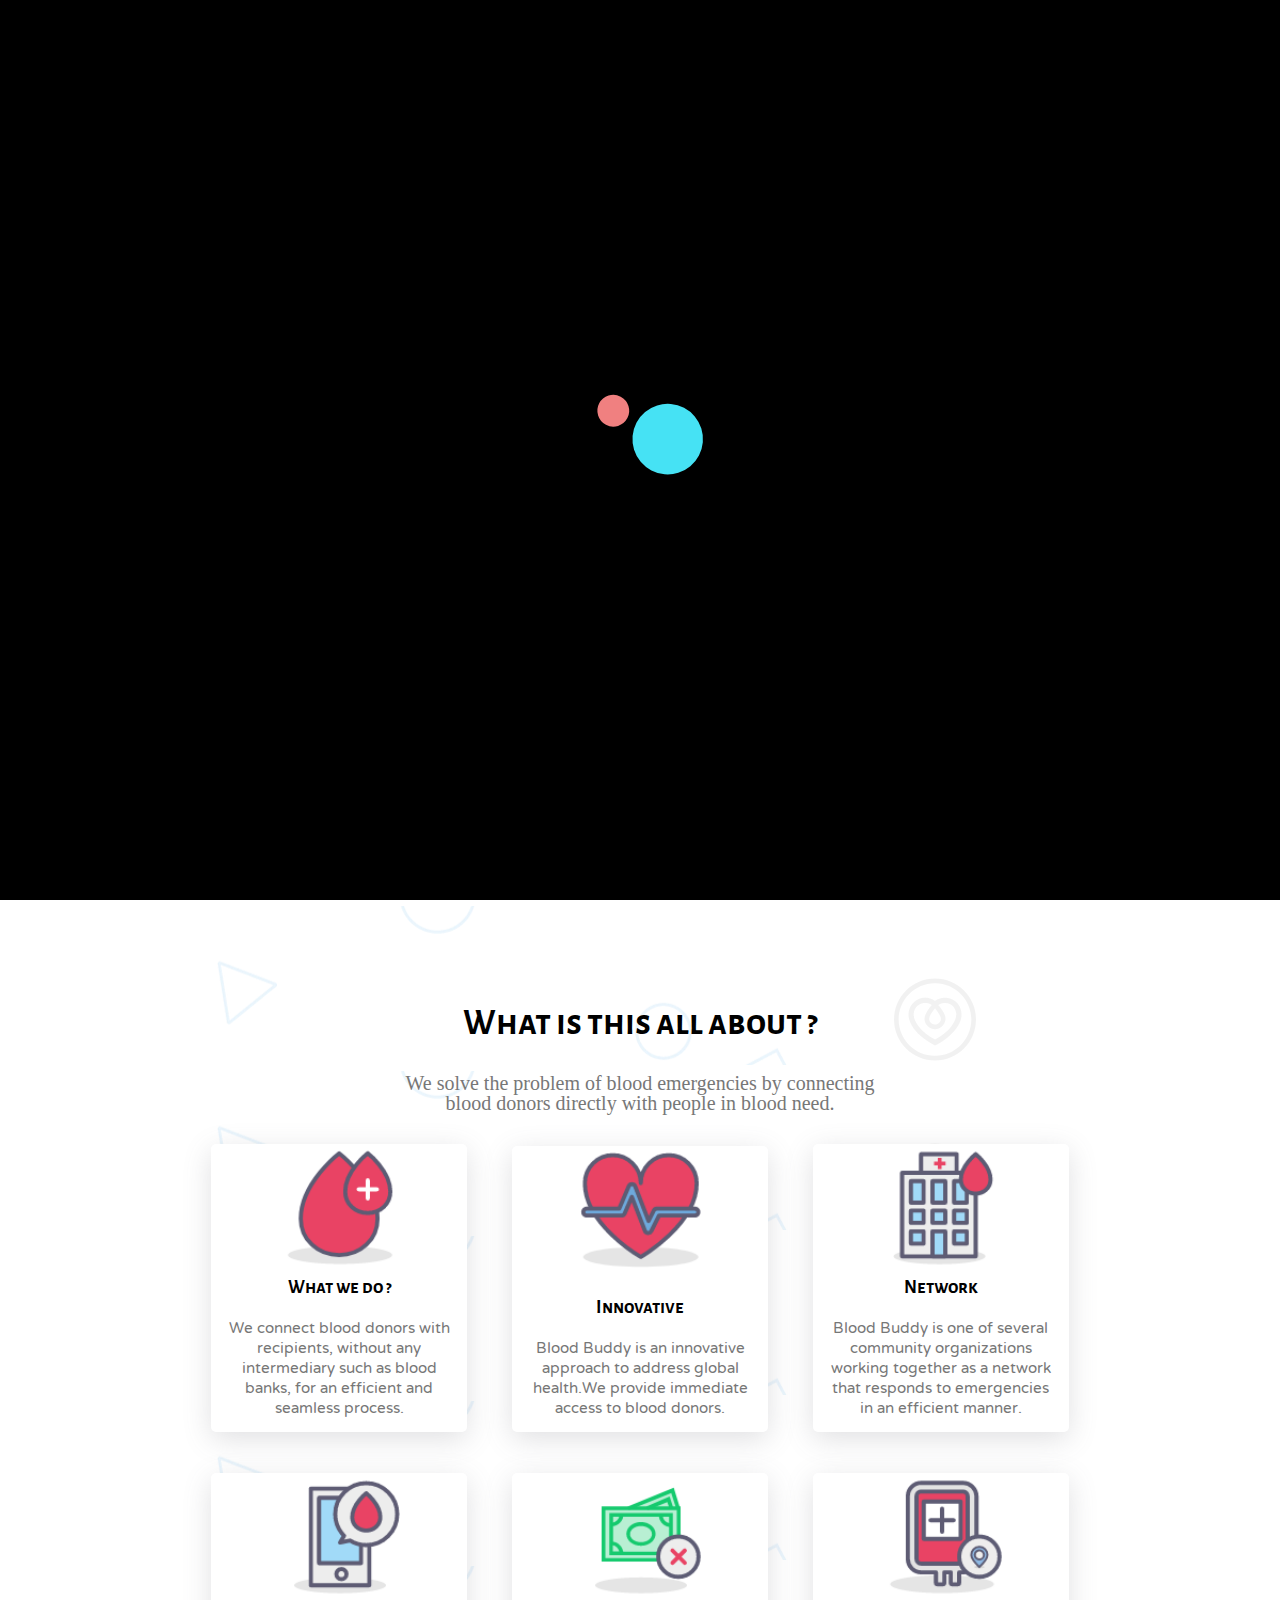
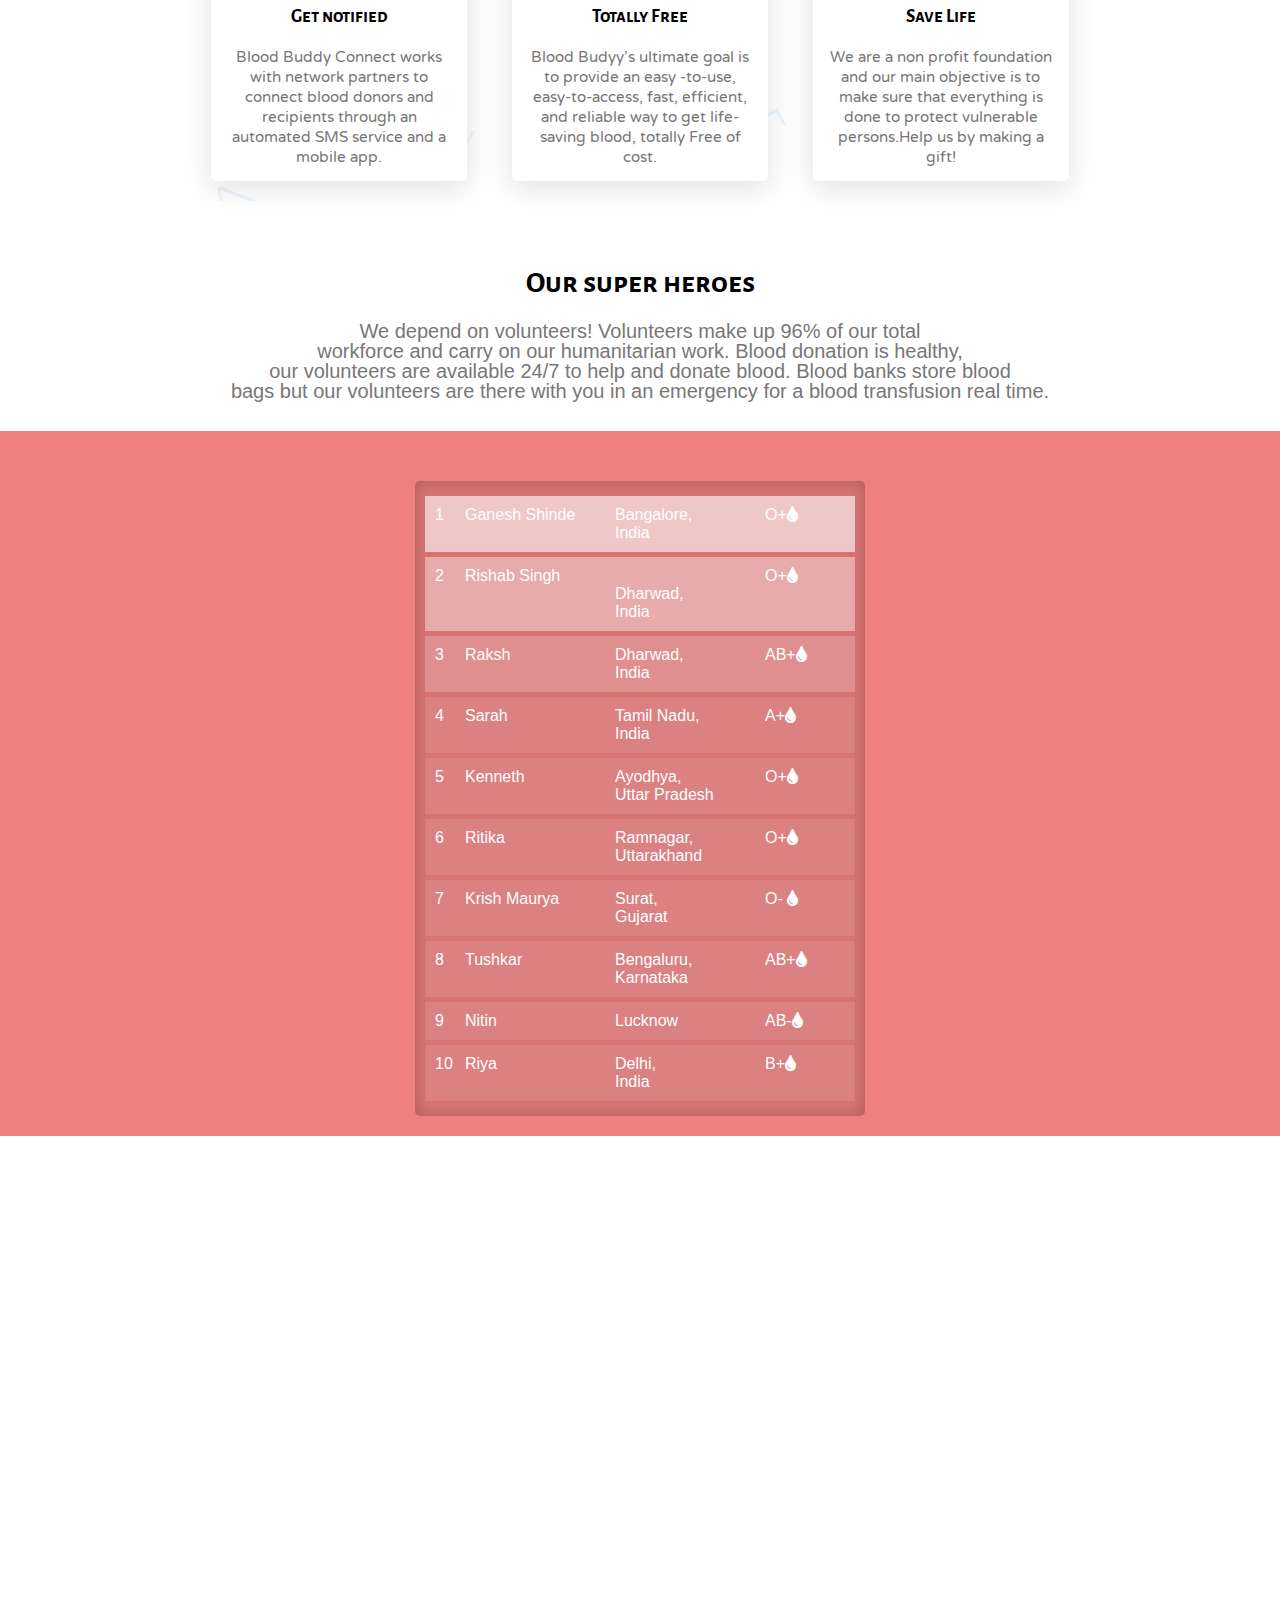
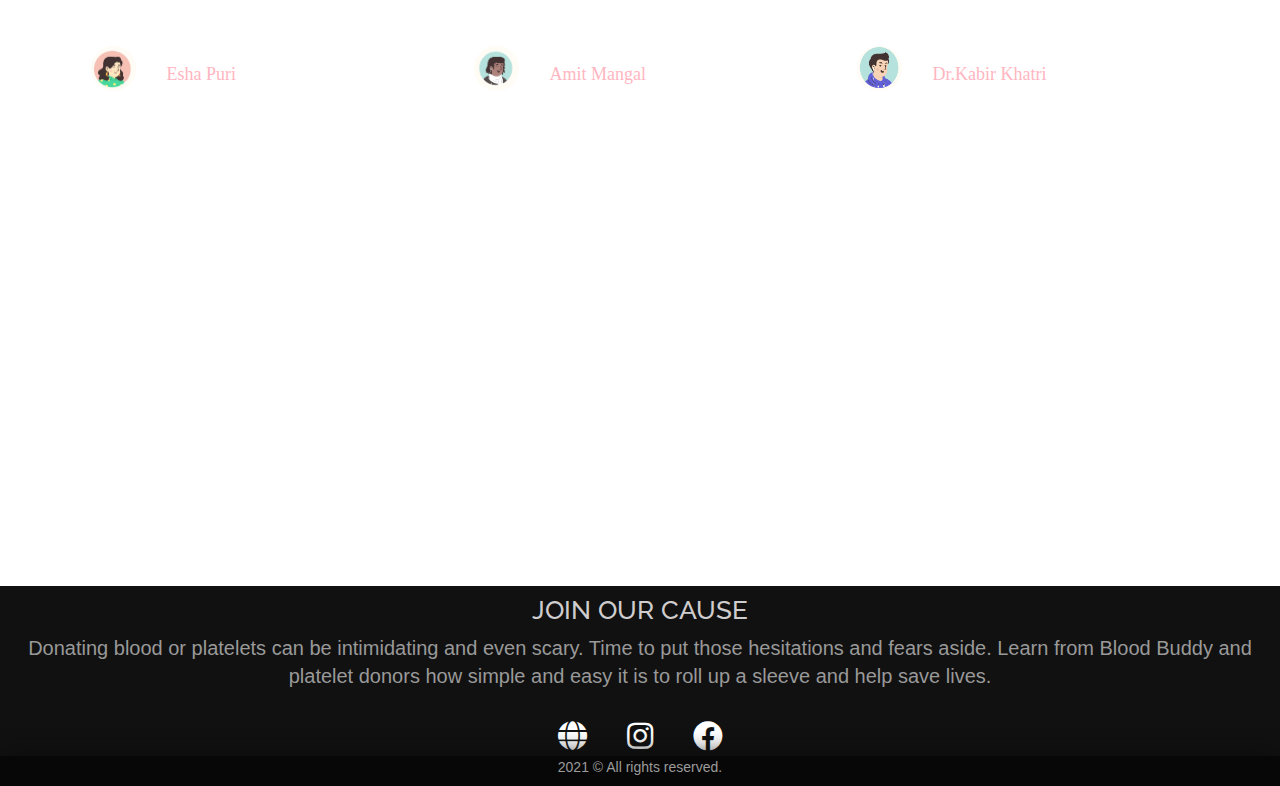
==== index.html @ aaa30a50 "Feature and Fix: finished" ====
<!DOCTYPE html>
<html lang="en">

<head>
    <meta charset="UTF-8">
    <meta http-equiv="X-UA-Compatible" content="IE=edge">
    <meta name="viewport" content="width=device-width, initial-scale=1.0">
    <link rel="icon" href='./Images/bb_logo(white).png' type="image/png">
    <link rel="stylesheet" href='index.css'>
    <link rel="stylesheet" href='https://fontawesome.com/v4.7.0/icon/bars'>
    <link rel="stylesheet" href="https://cdnjs.cloudflare.com/ajax/libs/font-awesome/5.15.3/css/all.min.css" />
    <script src="https://cdn.jsdelivr.net/npm/bootstrap@5.1.3/dist/js/bootstrap.bundle.min.js"></script>
    <script src="https://ajax.googleapis.com/ajax/libs/jquery/3.5.1/jquery.min.js"></script>
</head>
<title>BLOOD BUDDY</title>
<div class="preloader">
    <img src="pre-loader.svg" alt="spinner">
</div>

<body>
    <!--Scroll to top button-->
    <button onclick="topFunction()" id="myBtn" class="fas fa-arrow-up"></button>
    <!-- Home Page -->
    <header>
        <video autoplay muted loop plays-inline id="homevideo">
            <source src="./video/homevideo1.mp4" type="video/mp4">
        </video>
        <div id="logo"> <a href="index.html"><img src="./Images/bb_logo(white).png"></a>
        </div>
        <div id="nav">
            <div class="header-list" id="headerl">
                <i class="fa fa-times" onclick="hideMenu()"></i>
                <ul>
                    <li><a class="scroll" href="#about-us">About Us</a></li>
                    <li><a class="scroll" href="#vol-sect">Volunteer</a></li>
                    <li><a href="donate.html" target="_blank">Donate</a></li>
                    <li><a href="help.html" target="_blank">Get Help</a></li>
                </ul>
            </div>
            <i class="fa fa-bars" onclick="showMenu()"></i>
        </div>
        <div class="text-box">
            <h1> Start </h1>
            <h1>Saving Lives </h1>
            <p>Become a donor or request for blood And help save lives</p>
            <a href='Register.html' class="hero-btn" target="_blank">Register</a>
        </div>
    </header>

    <!--ABOUT US -->

    <main>
        <section id="about-us">
            <div class="about">
                <h1 class="heading">What is this all about ?</h1> <br>
                <p class="head-des" class="text">We solve the problem of blood emergencies by connecting <span
                        class="one-line"><br></span> blood donors directly with people in blood need. </p>
                <div class="row">
                    <div class="about-col">
                        <div class="image">
                            <img src="./Images/drop.png">
                        </div>
                        <h3>What we do ?</h3>
                        <p>We connect blood donors with recipients, without any intermediary such as blood banks, for an
                            efficient and seamless process.</p>
                    </div>
                    <div class="about-col">
                        <div class="image">
                            <img src="./Images/innovation.png">
                        </div>
                        <br>
                        <h3>Innovative</h3>
                        <p>Blood Buddy is an innovative approach to address global health.We provide <span>immediate
                                access</span> to blood donors.</p>
                    </div>
                    <div class="about-col">
                        <div class="image">
                            <img src="./Images/netwotk.png">
                        </div>
                        <h3>Network</h3>
                        <p>Blood Buddy is one of several community organizations working together as a network that
                            responds to emergencies in an efficient manner.</p>
                    </div>
                    <div class="about-col">
                        <div class="image">
                            <img src="./Images/noti.png">
                        </div>
                        <h3>Get notified</h3>
                        <p>Blood Buddy Connect works with network partners to connect blood donors and recipients
                            through an automated SMS service and a mobile app.</p>
                    </div>
                    <div class="about-col">
                        <div class="image">
                            <img src="./Images/cost.png">
                        </div>
                        <h3>Totally Free</h3>
                        <p>Blood Budyy's ultimate goal is to provide an easy -to-use, easy-to-access, fast, efficient,
                            and reliable way to get life-saving blood, totally <span>Free of cost.</span></p>
                    </div>
                    <div class="about-col">
                        <div class="image">
                            <img src="./Images/save.png">
                        </div>
                        <h3>Save Life</h3>
                        <p>We are a non profit foundation and our main objective is to make sure that everything is done
                            to protect vulnerable persons.<span>Help
                                us by making a gift!</span></p>
                    </div>
                </div>
            </div>
        </section>
    </main>

    <!-- Volunteer Section -->

    <div class="volunteer" section id="vol-sect">
        <div class="title-head">
            <h1 class="title">Our super heroes </h1>
        </div>
        <p class="content">We depend on volunteers! Volunteers make up 96% of our total<span class="line"><br></span>
            workforce and carry on our humanitarian work. Blood donation is healthy,<span class="line"><br></span> our
            volunteers are available 24/7 to help and donate
            blood. Blood banks store blood<span class="line"><br></span> bags but our volunteers are there with you in
            an emergency for a blood transfusion real time.</p>
        <ul class="volunt">
            <li class="vol">
                <span class=" vol-i number">1 </span>
                <span class=" vol-i name">Ganesh Shinde</span>
                <span class=" vol-i location">Bangalore,<br>India</span>
                <span class=" vol-i blood group">O+<i class="fa fa-tint" aria-hidden="true"></i>
                </span>
            </li>
            <li class="vol">
                <span class=" vol-i number">2</span>
                <span class=" vol-i name">Rishab Singh</span>
                <span class=" vol-i location"><br>Dharwad,<br>India</span>
                <span class=" vol-i blood group">O+<i class="fa fa-tint" aria-hidden="true"></i>
                </span>
            </li>
            <li class="vol">
                <span class=" vol-i number">3</span>
                <span class=" vol-i name">Raksh</span>
                <span class=" vol-i location">Dharwad,<br>India</span>
                <span class=" vol-i blood group">AB+<i class="fa fa-tint" aria-hidden="true"></i>
                </span>
            </li>
            <li class="vol">
                <span class=" vol-i number">4</span>
                <span class=" vol-i name">Sarah</span>
                <span class=" vol-i location">Tamil Nadu,<br>India</span>
                <span class=" vol-i blood group">A+<i class="fa fa-tint" aria-hidden="true"></i>
                </span>
            </li>

            <li class="vol">
                <span class=" vol-i number">5</span>
                <span class=" vol-i name">Kenneth</span>
                <span class=" vol-i location">Ayodhya,<br>Uttar Pradesh</span>
                <span class=" vol-i blood group"> O+<i class="fa fa-tint" aria-hidden="true"></i>
                </span>
            </li>

            <li class="vol">
                <span class=" vol-i number">6</span>
                <span class=" vol-i name">Ritika</span>
                <span class=" vol-i location">Ramnagar,<br>Uttarakhand</span>
                <span class=" vol-i blood group">O+<i class="fa fa-tint" aria-hidden="true"></i>
                </span>
            </li>

            <li class="vol">
                <span class=" vol-i number">7</span>
                <span class=" vol-i name">Krish Maurya</span>
                <span class=" vol-i location">Surat,<br>Gujarat</span>
                <span class=" vol-i blood group">O- <i class="fa fa-tint" aria-hidden="true"></i>
                </span>
            </li>

            <li class="vol">
                <span class=" vol-i number">8</span>
                <span class=" vol-i name">Tushkar</span>
                <span class=" vol-i location">Bengaluru,<br>Karnataka</span>
                <span class=" vol-i blood group">AB+<i class="fa fa-tint" aria-hidden="true"></i>
                </span>
            </li>

            <li class="vol">
                <span class=" vol-i number">9</span>
                <span class=" vol-i name">Nitin</span>
                <span class=" vol-i location">Lucknow</span>
                <span class=" vol-i blood group">AB-<i class="fa fa-tint" aria-hidden="true"></i>
                </span>
            </li>

            <li class="vol">
                <span class=" vol-i number">10</span>
                <span class=" vol-i name">Riya</span>
                <span class=" vol-i location">Delhi,<br>India</span>
                <span class=" vol-i blood group">B+<i class="fa fa-tint" aria-hidden="true"></i>
                </span>
            </li>

        </ul>
    </div>
    <!--REVIEW-->
    <section class="customer-review">
        <div class="row-customer">
            <h2>Testimonials<br>See what our users have to say</h2>
        </div>
        <div class="row-customer">
            <div class="col-customer span-1-of-3-customer customer-box">
                <div class="customer-text-box">
                    Blood Buddy is just awesome! I just donated for the first time and it could not have been
                    easier.Blood Buddy is doing a very important work and I'm happy that I could contribute . It's
                    hygienic,safe and convenient, I recommend it to everyone!
                </div>
                <div class="customer">
                    <img src="Images/review-3.PNG" alt="Customer photo">
                    <p>Esha Puri </p>
                </div>
            </div>

            <div class="col-customer span-1-of-3-customer customer-box">
                <div class="customer-text-box">
                    I found Blood Buddy at a time that my mother was in urgent need of blood. Blood Buddy arranged the
                    required amount in no time. It saved us a lot of hassle and worry especially in such a trying
                    time.<br> Thank you Blood Buddy!
                </div>
                <div class="customer">
                    <img src="Images/review-2.PNG" alt="Customer photo">
                    <p>Amit Mangal</p>
                </div>
            </div>
            <div class="col-customer span-1-of-3-customer customer-box">
                <div class="customer-text-box">
                    I have been a part of this organization for quite some time and each time I'm amazed by the seamless
                    and efficient system in place.The importance of timely care especially in the recent times is known
                    and having Blood Buddy takes a load off my mind.
                </div>
                <div class="customer">
                    <img src="Images/review-1.PNG" alt="Customer photo">
                    <p>Dr.Kabir Khatri</p>
                </div>
            </div>
        </div>
    </section>

    <!--FOOTER-->

    <footer>
        <div class="siteFooterBar">
            <div class="content1">
                <div class="foot">2021 © All rights reserved.</div>
            </div>
        </div>
        <div class="footer-content">
            <h3>JOIN OUR CAUSE</h3>
            <p>Donating blood or platelets can be intimidating and even scary. Time to put those hesitations
                and
                fears
                aside. Learn from Blood Buddy and platelet donors how simple and easy it is to roll up a
                sleeve
                and help
                save lives.</p>
            <div class="socials">
                <ul class="sci">
                    <li><a href="https://www.facebook.com/givebloodnhs/" target="_blank"><i
                                class="fab fa-facebook"></i></a>
                    </li>
                    <li><a href="https://www.instagram.com/indiablooddonation/?hl=en" target="_blank"><i
                                class="fab fa-instagram"></i></a></li>
                    <li><a href="http://nbtc.naco.gov.in/" target="_blank"><i class="fas fa-globe"></i></a>
                    </li>
                </ul>
            </div>
        </div>


    </footer>
    <!--Javascript for pre-loader-->

    <script>
        const preloader = document.querySelector('.preloader');
        const fadeEffect = setInterval(() => {
            if (!preloader.style.opacity) {
                preloader.style.opacity = 1;
            }
            if (preloader.style.opacity > 0) {
                preloader.style.opacity -= 1.5;
            } else {
                clearInterval(fadeEffect);
            }
        }, 1500);
        window.addEventListener('load', fadeEffect);
    </script>
    <!--js for scroll to top-->
    <script src="up.js"></script>

    <!--JAVASCRIPT FOR TOGGLE MENU -->
    <script>
        var headerl = document.getElementById("headerl");

        function showMenu() {
            headerl.style.right = "0";
        }

        function hideMenu() {
            headerl.style.right = "-210px";
        }
    </script>


    <!--js for scroll effects-->
    <script src="scroll.js"></script>

</body>

</html>
---- index.css ----
@import url("https://fonts.googleapis.com/css2?family=Fredoka+One&display=swap");
@import url("https://fonts.googleapis.com/css2?family=Neuton:ital@1&display=swap");
@import url("https://fonts.googleapis.com/css2?family=Patrick+Hand+SC&display=swap");
@import url("https://fonts.googleapis.com/css2?family=Alegreya+Sans+SC:wght@300&display=swap");
@import url("https://fonts.googleapis.com/css2?family=NTR&display=swap");
@import url("https://fonts.googleapis.com/css2?family=Raleway&display=swap");

* {
  margin: 0px;
}
.preloader {
  align-items: center;
  background: rgb(0, 0, 0);
  display: flex;
  height: 100vh;
  justify-content: center;
  left: 0;
  position: fixed;
  top: 0;
  transition: opacity 0.3s linear;
  width: 100%;
  z-index: 9999;
  pointer-events: none;
}

#homevideo {
  height: auto;
  width: 100%;
  align-items: center;
  justify-content: center;
  transition: 0.5s;
}

header {
  overflow: hidden;
  height: 100vh;
  width: 100%;
  background-size: cover;
  position: relative;
  background-attachment: fixed;
}

#logo {
  position: absolute;
  top: 9%;
  left: 5%;
  transform: translate(-50%, -50%);
  text-align: center;
  font-family: "Neuton", serif;
  line-height: 30px;
  margin-bottom: 10px;
}

#logo > a > img {
  width: 70%;
}

#nav {
  width: 90%;
  color: black;
  position: absolute;
  top: 10%;
  left: 50%;
  transform: translate(-50%, -50%);
  text-align: center;
  font-family: "Neuton", serif;
  line-height: 50px;
}

#nav img {
  width: 150px;
  padding-left: 20px;
  padding-top: 10px;
  top: 0%;
}

#nav .header-list {
  flex: 1;
  text-align: right;
}

.header-list ul li {
  list-style: none;
  display: inline-block;
  padding: 8px 15px;
  position: relative;
}

.header-list ul li a {
  color: black;
  font-size: 24px;
  text-decoration: none;
  font-family: "Fredoka One", cursive;
}

.header-list ul li::after {
  content: "";
  height: 2px;
  background: #cd5c5c;
  display: block;
  margin: auto;
  transition: 0.5s;
  width: 0%;
}

.header-list ul li:hover::after {
  width: 100%;
}

.text-box {
  width: 80%;
  color: black;
  position: absolute;
  top: 55%;
  left: 21%;
  transform: translate(-50%, -50%);
  text-align: center;
  font-family: "Neuton", serif;
  line-height: 50px;
}

.text-box h1 {
  font-size: 70px;
  font-family: "Neuton", serif;
  letter-spacing: 8px;
}

.text-box p {
  margin: 10px 0 40px;
  font-size: 26px;
  color: black;
}

.hero-btn {
  border-radius: 5px;
  display: inline-block;
  text-decoration: none;
  color: black;
  border: 2px solid black;
  border-radius: 5px 20px 5px;
  padding: 12px 30px;
  font-size: 35px;
  background: transparent;
  position: relative;
  cursor: pointer;
  width: 20vh;
  letter-spacing: 3px;
  height: 8vh;
  font-family: "Patrick Hand SC", cursive;
}

.hero-btn:hover {
  border: 1px solid #cd5c5c;
  background: #cd5c5c;
  transition: 1s;
  font-weight: 300;
}

#nav .fa {
  display: none;
}

@media only screen and (max-width: 800px) {
  #logo {
    visibility: collapse;
  }
  #homevideo {
    height: auto;
    width: 100%;
  }
  .text-box {
    height: auto;
    width: 50%;
    left: 50%;
    top: 62%;
  }
  .text-box h1 {
    font-size: 200%;
    padding-top: 32px;
  }
  .text-box p {
    font-size: 90%;
  }
  .hero-btn {
    border-radius: 5px;
    border: 2px solid black;
    border-radius: 5px 20px 5px;
    padding: 12px 30px;
    font-size: 200%;
    background: transparent;
    position: relative;
    cursor: pointer;
    width: 20vh;
    letter-spacing: 3px;
    height: 8vh;
  }

  .header-list ul li {
    display: block;
  }

  .header-list {
    position: absolute;
    background: #fa8072;
    height: 100vh;
    width: 200px;
    top: 0;
    right: -210px;
    text-align: left;
    z-index: 2;
    transition: 1s;
  }

  #nav .fa {
    display: block;
    color: #fff;
    float: right;
    margin: 10px;
    font-size: 22px;
    cursor: pointer;
    padding-bottom: 20px;
  }

  .header-list ul {
    padding: 30px;
  }
}

/*ABOUT*/

.about {
  width: 80%;
  margin: auto;
  text-align: center;
  padding-top: 8%;
}

h1 {
  font-size: 30px;
  font-weight: 600;
}

p {
  color: #777;
  font-size: 20px;
  font-weight: 300;
  padding: 10px;
  line-height: 20px;
}

.about-col {
  transition: transform 1s;
  width: 25%;
  display: inline-block;
  box-shadow: rgba(100, 100, 111, 0.2) 0px 7px 29px 0px;
  border-radius: 5px;
  position: relative;
  background: white;
  margin: 2%;
}

.about-col:hover {
  transform: scale(1.03, 1.03);
}

.image img {
  width: 50%;
  border-top-right-radius: 5px;
  border-top-left-radius: 5px;
}

.about h3 {
  font-family: "Alegreya Sans SC", sans-serif;
}

.about-col p {
  padding: 3px;
  text-align: center;
  padding-top: 10px;
  border-radius: 2.8rem;
  margin: 10px;
  z-index: -1;
  font-family: "NTR", sans-serif;
  font-size: 1.2rem;
}

.heading {
  font-size: 36px;
  font-weight: 600;
  font-family: "Alegreya Sans SC", sans-serif;
}

main {
  background: url(../Images/ug.png);
  z-index: -10;
}

@media screen and (max-width: 540px) {
  .about {
    width: 95%;
    margin: auto;
  }

  .about p {
    padding: 0px;
    margin: 2px;
    font-size: 16px;
  }

  .about-col {
    width: 27%;
  }
}

@media screen and (max-width: 360px) {
  .about {
    width: 95%;
    margin: auto;
  }

  .about p {
    padding: 0px;
    margin: 1.4px;
    font-size: 15px;
    letter-spacing: -0.01rem;
  }

  .about-col {
    width: 28%;
    border-radius: 4px;
    margin: 1.3%;
  }

  .about h3 {
    font-size: 17px;
  }

  .about h1 {
    font-size: 27px;
  }
}

@media screen and (max-width: 400px) {
  .one-line {
    display: none;
  }
}

/* ABOUT ENDS */

/*Volunteer*/
.volunteer {
  background: #f08080;
  font-family: sans-serif;
  padding-bottom: 20px;
}

.volunt {
  /* position: relative; */
  width: 450px;
  margin: 50px auto 0px;
  padding: 10px;
  box-sizing: border-box;
  background: rgba(0, 0, 0, 0.1);
  box-shadow: inset 0 0 15px rgba(0, 0, 0, 0.2);
  overflow: hidden;
  border-radius: 5px;
}

.vol span .vol-i {
  display: flex;
  align-items: center;
}

.vol {
  display: flex;
  background: rgba(255, 255, 255, 0.1);
  padding: 10px 10px;
  color: #fff;
  margin: 5px 0;
  transition: 0.5s;
  justify-content: left;
}

.vol:nth-child(1) {
  background: rgba(255, 255, 255, 0.6);
}

.vol:nth-child(2) {
  background: rgba(255, 255, 255, 0.4);
}

.vol:nth-child(3) {
  background: rgba(255, 255, 255, 0.2);
}

.vol span:nth-child(1) {
  width: 30px;
}

.vol span:nth-child(2) {
  width: 150px;
}

.vol span:nth-child(3) {
  width: 150px;
  font-size: 15x;
}

.vol span:nth-child(4) {
  width: 70px;
}

.vol:hover {
  transform: scale(1.06);
  background: #ffb6c1;
}

@media screen and (max-width: 510px) {
  .volunt {
    /* position: relative; */
    width: 400px;
    margin: 40px auto 0px;
    padding: 10px;
    border-radius: 5px;
  }

  .vol {
    padding: 7px;
    margin: 5px 0;
    font-size: 16px;
  }

  .line {
    display: none;
  }

  .content .volunteer {
    font-size: 16px;
  }
}

@media screen and (max-width: 768px) {
  .content .volunteer {
    font-size: 16px;
  }

  .line {
    display: none;
  }
}

@media screen and (max-width: 400px) {
  .volunt {
    width: 300px;
    padding: 10px auto;
  }

  .vol {
    padding: 5px;
    margin: 4px 0;
    font-size: 14px;
  }

  .content {
    font-size: 15px;
  }
}

@media screen and (max-width: 320px) {
  .volunt {
    width: 270px;
    padding: 10px auto;
  }

  .vol {
    padding: 4px;
    margin: 4px 0;
    font-size: 13.5px;
  }

  .title-head {
    font-size: 28px;
  }
}

.title-head {
  font-family: "Alegreya Sans SC", sans-serif;

  * {
    margin: 0px;
    padding: 0px;
  }

  header {
    height: 100vh;
    width: 100%;
    background-image: linear-gradient(rgba(14, 23, 61, 0.7), rgb(59, 75, 85)),
      url(./Images/header.jpg);
    background-position: center;
    background-size: cover;
    position: relative;
    background-attachment: fixed;
  }

  nav {
    display: flex;
    padding: 2%, 6%;
    justify-content: space-between;
  }

  nav img {
    width: 200px;
    padding-left: 20px;
    padding-top: 10px;
  }

  .nav .header-list {
    flex: 1;
    text-align: right;
  }

  .header-list ul li {
    list-style: none;
    display: inline-block;
    padding: 8px 15px;
    position: relative;
  }

  .header-list ul li a {
    color: white;
    font-size: 24px;
    text-decoration: none;
    font-family: "Fredoka One", cursive;
  }

  .header-list ul li::after {
    content: "";
    height: 2px;
    background: #cd5c5c;
    display: block;
    margin: auto;
    transition: 0.5s;
    width: 0%;
  }

  .header-list ul li:hover::after {
    width: 100%;
  }

  .text-box {
    width: 90%;
    color: #fff;
    position: absolute;
    top: 50%;
    left: 50%;
    transform: translate(-50%, -50%);
    text-align: center;
    font-family: "Neuton", serif;
    line-height: 50px;
  }

  .text-box h1 {
    font-size: 70px;
    font-family: "Neuton", serif;
    letter-spacing: 8px;
  }

  .text-box p {
    margin: 10px 0 40px;
    font-size: 26px;
    color: #fff;
  }

  .hero-btn {
    display: inline-block;
    text-decoration: none;
    color: #fff;
    border: 1px solid #fff;
    padding: 12px 30px;
    font-size: 25px;
    background: transparent;
    position: relative;
    cursor: pointer;
    width: 20vh;
    letter-spacing: 3px;
    height: 8vh;
    font-family: "Patrick Hand SC", cursive;
  }

  .hero-btn:hover {
    border: 1px solid #cd5c5c;
    background: #cd5c5c;
    transition: 1s;
  }

  nav .fa {
    display: none;
  }

  @media (max-width: 700px) {
    .text-box h1 {
      font-size: 30px;
      padding-top: 32px;
    }
    nav img {
      width: 140px;
      padding-left: 20px;
      padding-top: 0px;
      padding-bottom: 200px;
      margin-bottom: 14px;
    }
    .header-list ul li {
      display: block;
    }
    .header-list {
      position: absolute;
      background: #fa8072;
      height: 100vh;
      width: 200px;
      top: 0;
      right: -210px;
      text-align: left;
      z-index: 2;
      transition: 1s;
    }
    nav .fa {
      display: block;
      color: #fff;
      margin: 10px;
      font-size: 22px;
      cursor: pointer;
      padding-bottom: 20px;
    }
    .header-list ul {
      padding: 30px;
    }
  }
  /*ABOUT*/

  .about {
    width:98%;
    margin: auto;
    text-align: center;
    padding-top: 8%;
  }

  h1 {
    font-size: 30px;
    font-weight: 600;
  }

  p {
    color: #777;
    font-size: 20px;
    font-weight: 300;
    padding: 10px;
    line-height: 20px;
  }

  .about-col {
    transition: transform 1s;
    width: 25%;
    display: inline-block;
    box-shadow: rgba(100, 100, 111, 0.2) 0px 7px 29px 0px;
    border-radius: 5px;
    position: relative;
    background: white;
    margin: 2%;
  }
  

  .about-col:hover {
    transform: scale(1.03, 1.03);
  }

  .image img {
    width: 50%;
    border-top-right-radius: 5px;
    border-top-left-radius: 5px;
  }

  .about h3 {
    font-family: "Alegreya Sans SC", sans-serif;
  }

  .about-col p {
    padding: 3px;
    text-align: center;
    padding-top: 10px;
    border-radius: 2.8rem;
    margin: 10px;
    z-index: -1;
    font-family: "NTR", sans-serif;
    font-size: 1.2rem;
  }

  .heading {
    font-size: 36px;
    font-weight: 600;
    font-family: "Alegreya Sans SC", sans-serif;
  }

  main {
    background: url(../Images/ug.png);
    z-index: -10;
  }

  @media screen and (max-width: 540px) {
    .about {
      width: 95%;
      margin: auto;
    }
    .about p {
      padding: 0px;
      margin: 2px;
      font-size: 16px;
    }
    .about-col {
      width: 27%;
    }
  }

  @media screen and (max-width: 360px) {
    .about {
      width: 95%;
      margin: auto;
    }
    .about p {
      padding: 0px;
      margin: 1.4px;
      font-size: 15px;
      letter-spacing: -0.01rem;
    }
    .about-col {
      width: 28%;
      border-radius: 4px;
      margin: 1.3%;
    }
    .about h3 {
      font-size: 17px;
    }
    .about h1 {
      font-size: 27px;
    }
  }

  @media screen and (max-width: 400px) {
    .one-line {
      display: none;
    }
  }
  /* ABOUT ENDS */
  /*Volunteer*/

  .volunteer {
    background: #f08080;
    font-family: sans-serif;
    padding-bottom: 20px;
  }

  .volunt {
    /* position: relative; */
    width: 450px;
    margin: 50px auto 0px;
    padding: 10px;
    box-sizing: border-box;
    background: rgba(0, 0, 0, 0.1);
    box-shadow: inset 0 0 15px rgba(0, 0, 0, 0.2);
    overflow: hidden;
    border-radius: 5px;
  }
}

html {
  scroll-behavior: smooth;
}
#myBtn {
  display: none;
  position: fixed;
  bottom: 20px;
  right: 30px;
  z-index: 99;
  border: none;
  outline: none;
  background-color: rgba(255, 68, 68, 0.877);
  color: white;
  cursor: pointer;
  padding: 15px;
  border-radius: 50px;
  font-size: 18px;
}
#myBtn:hover {
  background-color: black;
}
/*Footer*/
.sec {
  border-top-left-radius: 40px;
  background: black;
  margin-top: 2%;
  color: #ffb6c1;
  height: 200px;
  padding-bottom: 20px;
  display: flex;
  flex-direction: column;
}

.footer-head {
  display: flex;
  justify-content: space-around;
  padding-top: 4vh;
}

.bout p {
  font-size: 18px;
  color: white;
  font-weight: 100;
}
.bout {
  position: relative;
  padding-right: 20px;
  padding-left: 20px;
  text-align: center;
  padding-top: 1vh;
}

.head {
  padding-left: 20px;
  font-family: "Alegreya Sans SC", sans-serif;
  font-size: 40px;
  font-weight: 600;
  display: flex;
  align-items: center;
}
.head:hover {
  color: white;
}
.sci li {
  float: right;
  text-decoration: none;
  list-style: none;
  padding-right: 40px;
  font-size: 30px;
}

.socials {
  display: flex;
  align-items: center;
}

.sci li a {
  color: white;
}

.sci li a:hover {
  transition: 1s;
  box-shadow: inset-1px -1px 2px rgba(0, 0, 0, 0.2),
    2px 24px 10px rgba(0, 0, 0, 0.1);
}
.sci li i {
  transition: 0.5s;
}
.sci li i:hover {
  transform: rotate(0deg) skew(0deg) translate(0, -20px);
}
.sci li:nth-child(1) a:hover {
  color: #3b5998;
  transform: translateY(-20%);
}

.sci li:nth-child(2) a:hover {
  color: rgba(188, 42, 141);
  transform: translateY(-20px);
}

.sci li:nth-child(3) a:hover {
  color: #f0e68c;
  transform: translateY(-20px);
}

@media screen and (max-width: 500px) {
  .head {
    padding-left: 15px;
    font-size: 30px;
    font-weight: 550;
  }

  .sci li {
    padding-right: 15px;
    font-size: 25px;
  }
}

@media screen and (max-width: 360px) {
  .head {
    padding-left: 7px;
    font-size: 25px;
  }

  .sci li {
    padding-right: 7px;
    font-size: 20px;
  }

  .bout p {
    font-size: 18px;
  }

  .bout {
    padding-left: 2px;
    padding-right: 2px;
  }
}

.vol span .vol-i {
  display: flex;
  align-items: center;
}

.vol {
  display: flex;
  background: rgba(255, 255, 255, 0.1);
  padding: 10px 10px;
  color: #fff;
  margin: 5px 0;
  transition: 0.5s;
  justify-content: left;
}

.vol:nth-child(1) {
  background: rgba(255, 255, 255, 0.6);
}

.vol:nth-child(2) {
  background: rgba(255, 255, 255, 0.4);
}

.vol:nth-child(3) {
  background: rgba(255, 255, 255, 0.2);
}

.vol span:nth-child(1) {
  width: 30px;
}

.vol span:nth-child(2) {
  width: 150px;
}

.vol span:nth-child(3) {
  width: 150px;
  font-size: 15x;
}

.vol span:nth-child(4) {
  width: 70px;
}

.vol:hover {
  transform: scale(1.06);
  background: #ffb6c1;
}

@media screen and (max-width: 510px) {
  .volunt {
    /* position: relative; */
    width: 400px;
    margin: 40px auto 0px;
    padding: 10px;
    border-radius: 5px;
  }
  .vol {
    padding: 7px;
    margin: 5px 0;
    font-size: 16px;
  }
  .line {
    display: none;
  }
  .content .volunteer {
    font-size: 16px;
  }
}

@media screen and (max-width: 768px) {
  .content .volunteer {
    font-size: 16px;
  }
  .line {
    display: none;
  }
}

@media screen and (max-width: 400px) {
  .volunt {
    width: 300px;
    padding: 10px auto;
  }
  .vol {
    padding: 5px;
    margin: 4px 0;
    font-size: 14px;
  }
  .content {
    font-size: 15px;
  }
}

@media screen and (max-width: 320px) {
  .volunt {
    width: 270px;
    padding: 10px auto;
  }
  .vol {
    padding: 4px;
    margin: 4px 0;
    font-size: 13.5px;
  }
  .title-head {
    font-size: 28px;
  }
}

.title-head {
  font-family: "Alegreya Sans SC", sans-serif;
  background: white;
  padding-top: 5%;
  text-align: center;
  font-size: 30px;
}

.content {
  background: white;
  height: 100px;
  padding-bottom: 10px;
  padding-top: 20px;
  text-align: center;
}
/*Footer*/

footer {
  position: relative;
  bottom: 0;
  left: 0;
  right: 0;
  background: #111;
  height: 200%;
  width: 100%;
  padding-top: none;
  color: #fff;
  /*padding: 5px 0px 5px 0px;*/
}

.footer-content {
  display: flex;
  align-items: center;
  justify-content: center;
  flex-direction: column;
  text-align: center;
}

.footer-content h3 {
  font-size: 1.6rem;
  font-weight: 500;
  text-transform: capitalize;
  line-height: 3rem;
  font-family: "Raleway", sans-serif;
  color: rgb(207, 205, 205);
}

.footer-content p {
  max-width: fit-content;
  margin: 0px 0px 0px 0px;
  margin-top: -10px;
  margin-bottom: 20px;
  line-height: 28px;
  font-size: 20px;
  color: #999999;
  font-family: Verdana, Geneva, Tahoma, sans-serif;
}

.footer-bottom {
  background: #000;
  width: 100vw;
  padding: 20px;
  padding-bottom: 40px;
  text-align: center;
}

.footer-bottom p {
  float: left;
  font-size: 14px;
  word-spacing: 2px;
  text-transform: capitalize;
}

.footer-bottom p a {
  color: #44bae8;
  font-size: 16px;
  text-decoration: none;
}

.footer-bottom span {
  text-transform: uppercase;
  opacity: 0.4;
  font-weight: 200;
}

.footer-menu {
  float: right;
}

.footer-menu ul {
  display: flex;
}

.footer-menu ul li {
  padding-right: 10px;
  display: block;
}

.footer-menu ul li a {
  color: #cfd2d6;
  text-decoration: none;
}

.footer-menu ul li a:hover {
  color: #27bcda;
}

.footer-content {
  display: flex;
  align-items: center;
  justify-content: center;
  flex-direction: column;
  text-align: center;
}

.sci li {
  float: right;
  text-decoration: none;
  list-style: none;
  padding-right: 40px;
  font-size: 30px;
}

.socials {
  display: flex;
  align-items: center;
  padding-bottom: 2rem;
}

.sci li a {
  color: white;
}

.sci li a:hover {
  transform: translateY(-20px);
  box-shadow: inset-1px -1px 2px rgba(0, 0, 0, 0.2),
    2px 24px 10px rgba(0, 0, 0, 0.1);
}

.sci li:nth-child(1) a:hover {
  color: #3b5998;
  transform: translateY(-20px);
}

.sci li:nth-child(2) a:hover {
  color: rgba(188, 42, 141);
  transform: translateY(-20px);
}

.sci li:nth-child(3) a:hover {
  color: #f0e68c;
  transform: translateY(-20px);
}

.siteFooterBar {
  position: absolute;
  bottom: 0;
  padding-top: 10px;
  width: 100%;
  box-shadow: 0px 0px 25px rgb(12, 12, 12);
  height: 20px;
  color: #9b9b9b;
  background: #070707;
}

.content1 {
  display: contents;
  margin: 0px auto;
  text-align: center;
  font-size: 25px;
  font-family: Verdana, Geneva, Tahoma, sans-serif;
  font-size: 14px;
  width: 250px;
}
.content1 .foot {
  margin-top: -7px;
}

@media (max-width: 500px) {
  .footer-menu ul {
    display: flex;
    margin-top: 10px;
    margin-bottom: 20px;
  }
  .sci li {
    padding-right: 15px;
    font-size: 25px;
  }
}

@media screen and (max-width: 360px) {
  .sci li {
    padding-right: 7px;
    font-size: 20px;
  }
}
/*REVIEW*/
.row-customer {
  max-width: 1140px;
  margin: 0 auto 0 auto;
}
.row-customer:before,
.row-customer:after {
  content: "";
  display: table;
}
.row-customer:after {
  clear: both;
}
.row-customer h2 {
  letter-spacing: 0.5px;
  text-transform: uppercase;
  text-align: center;
  margin-bottom: 30px;
  line-height: 60px;
  font-family: "Alegreya Sans SC", sans-serif;
  font-size: 36px;
  font-weight: 500;
}

.col-customer {
  display: block;
  float: left;
  margin: 1% 0 1% 1.6%;
}
.col-customer:first-child {
  margin-left: 0;
}
@media only screen and (max-width: 480px) {
  .col-customer {
    /*margin: 1% 0 1% 0%; */
    margin: 0;
  }
}

.customer-box p {
  font-size: 90%;
  line-height: 145%;
  text-align: center;
}

.span-1-of-3-customer {
  width: 30%;
}
.span-3-of-3-customer {
  width: 100%;
}
.span-2-of-3-customer {
  width: 66.13%;
}
@media only screen and (max-width: 480px) {
  .span-1-of-3-customer {
    width: 100%;
  }
}
.customer-box {
  padding: 1%;
}

.customer img {
  float: left;
  height: 45px;
  width: 45px;
  border-radius: 50%;
  margin: 10px;
}
.customer p {
  float: left;
  margin-top: 15px;
  margin-left: 10px;
  font-size: large;
  color: #ffb6c1;
}

.customer-text-box {
  line-height: 145%;
  margin-bottom: 20px;
  font-size: 90%;
  margin-right: 15px;
  margin-top: 70px;
  margin: 70px 10px 20px 10px;
  font-style: italic;
  font-size: 16px;
}
.customer-text-box:before {
  content: "\02EE";
  display: block;
  font-size: 500%;
}
.customer-review {
  background-image: linear-gradient(rgba(0, 0, 0, 0.8), rgba(0, 0, 0, 0.8)),
    url(Images/review-background.jpg);
  height: 100vh;
  background-position: center;
  background-size: cover;
  color: #fff;
  background-attachment: fixed;
  clear: both;
  padding: 75px 0px;
  margin: 0px;
}
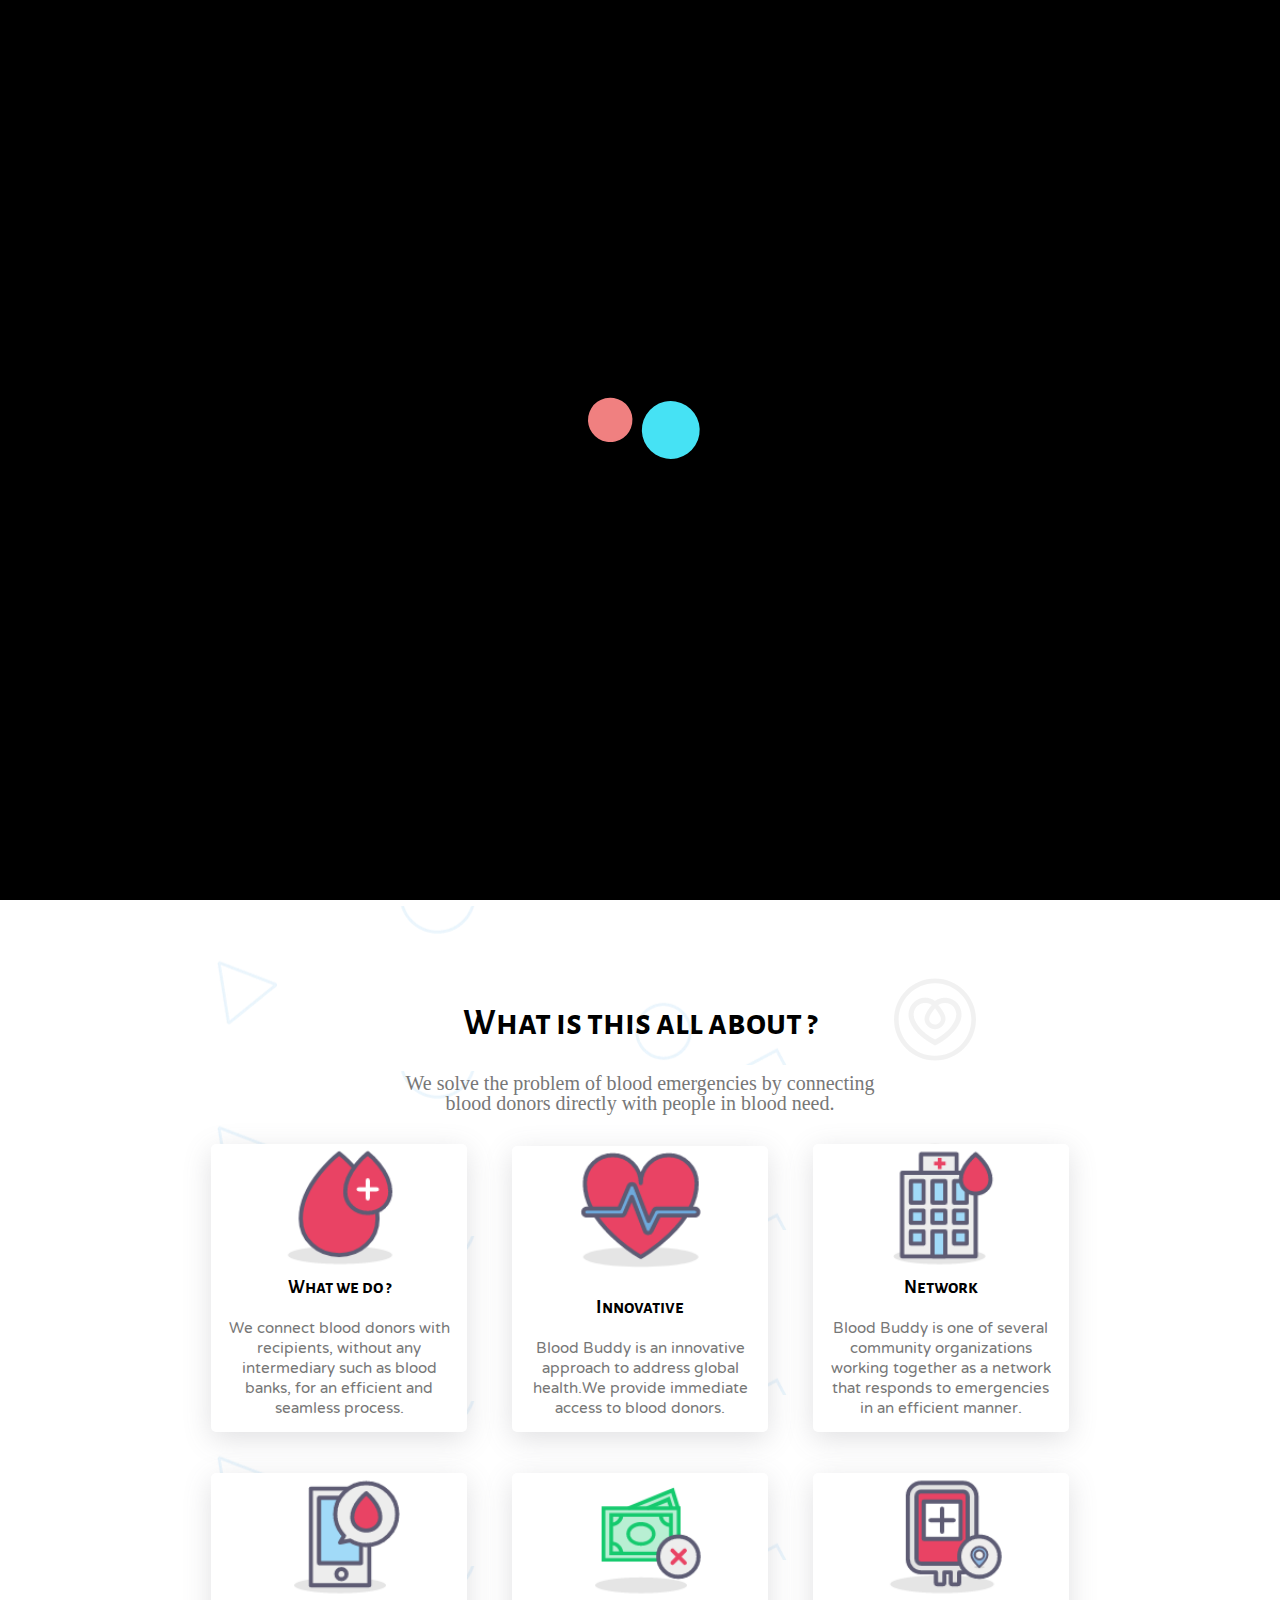
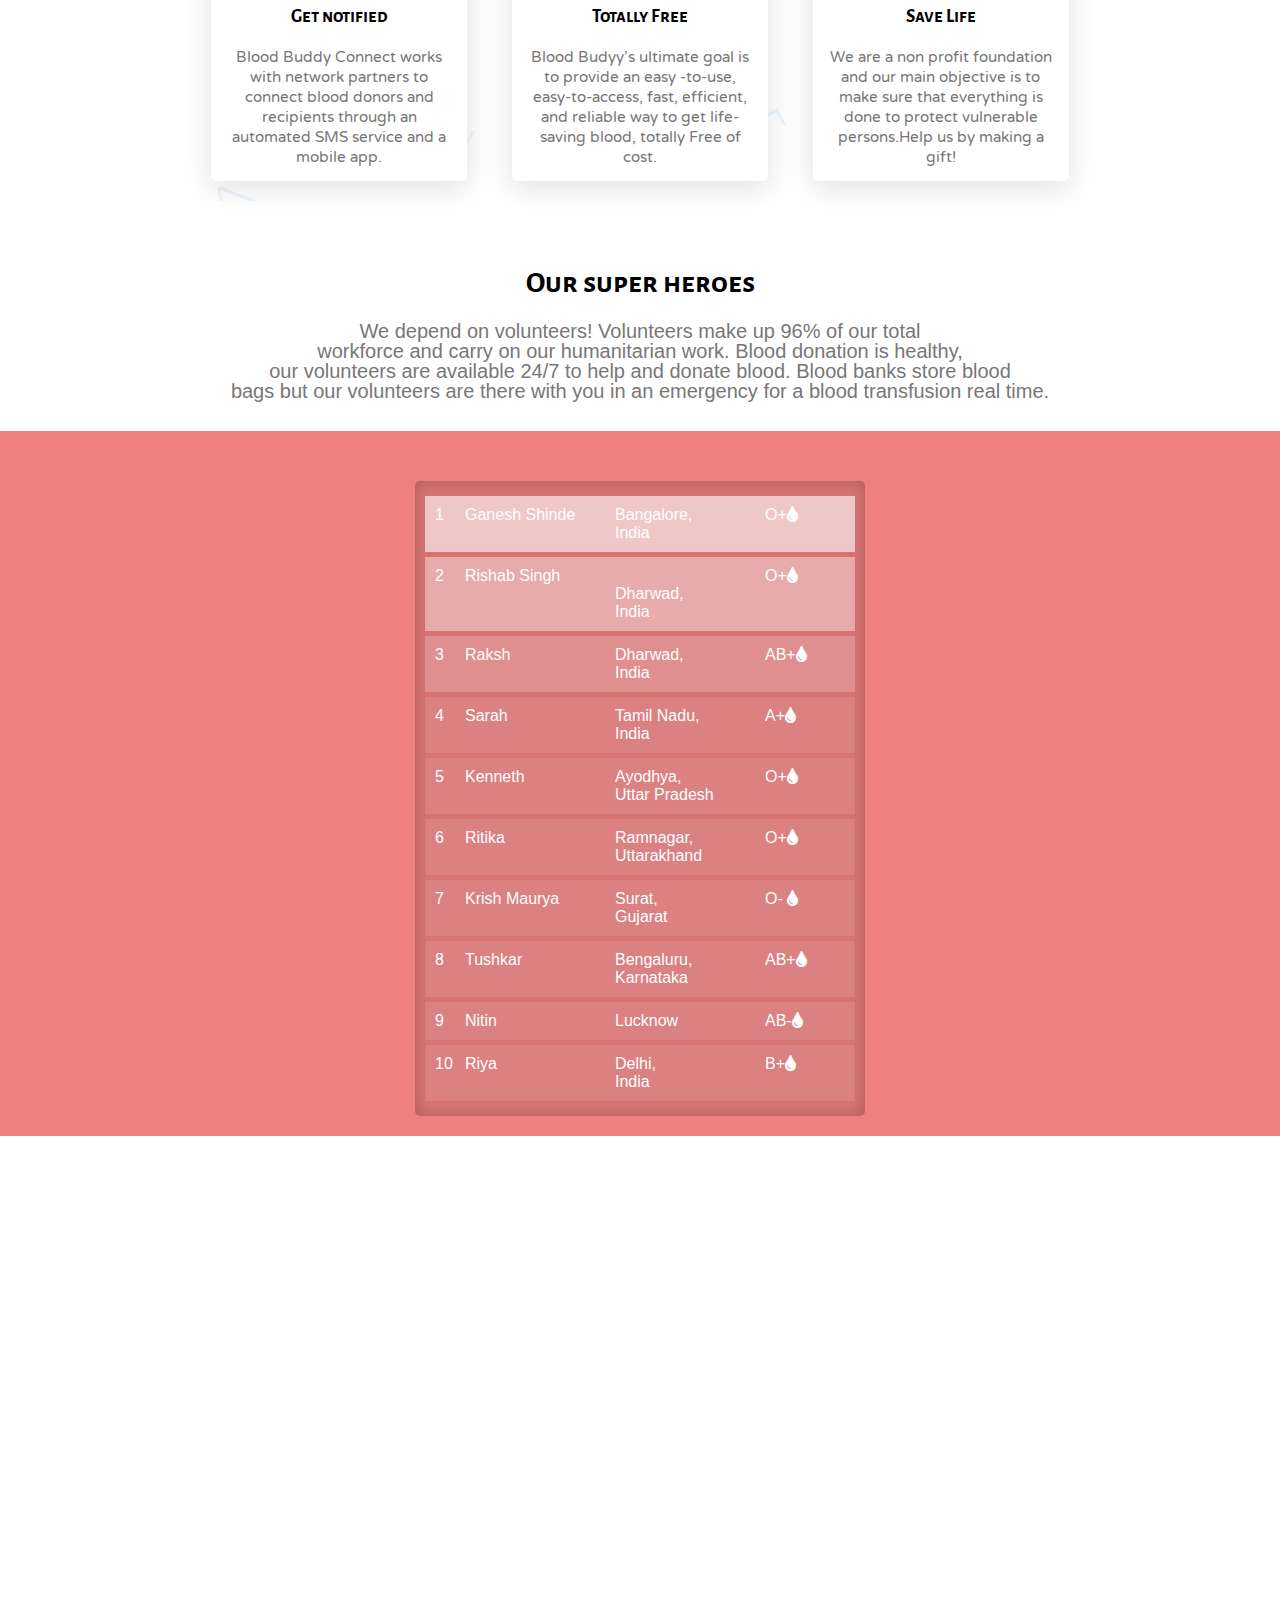
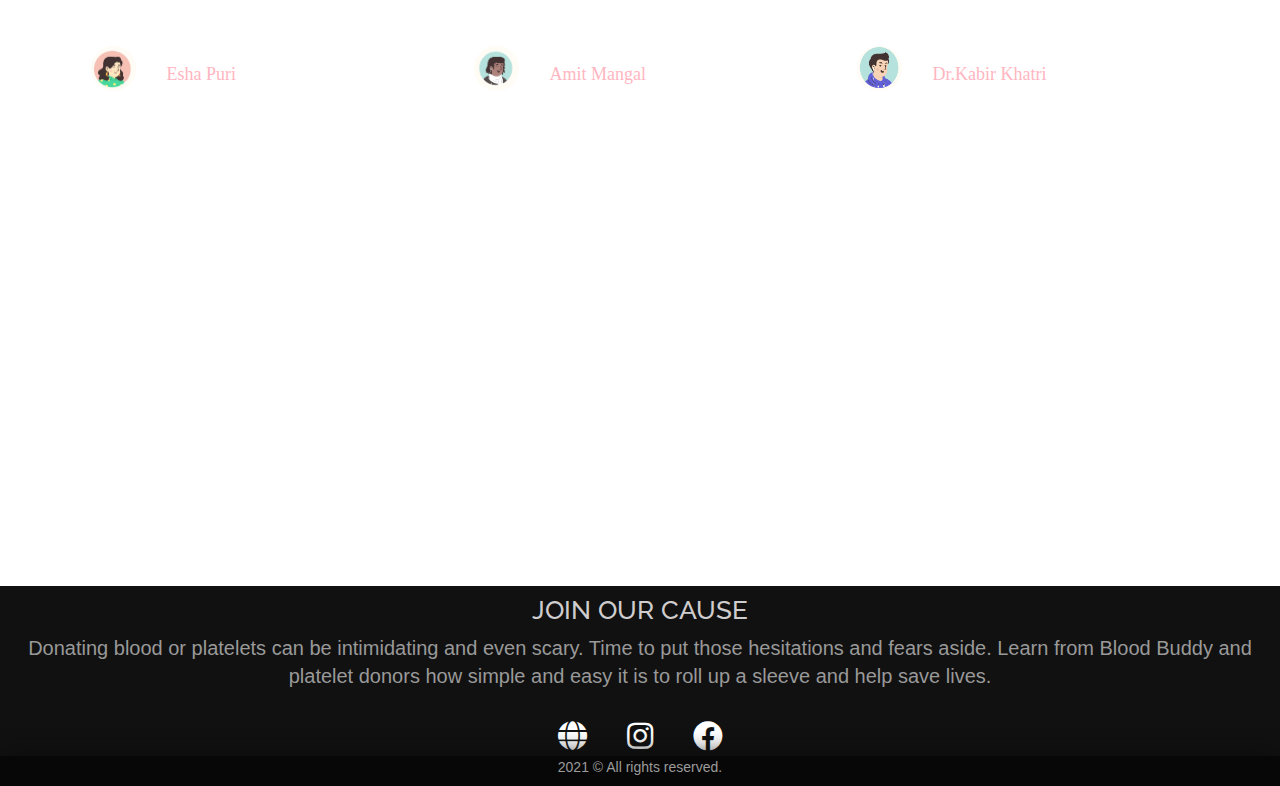
==== commit be870281: "fix: title of the webapp" ====
--- a/index.html
+++ b/index.html
@@ -12,7 +12,7 @@
     <script src="https://cdn.jsdelivr.net/npm/bootstrap@5.1.3/dist/js/bootstrap.bundle.min.js"></script>
     <script src="https://ajax.googleapis.com/ajax/libs/jquery/3.5.1/jquery.min.js"></script>
 </head>
-<title>BLOOD BUDDY</title>
+<title>ONE-BLOOD</title>
 <div class="preloader">
     <img src="pre-loader.svg" alt="spinner">
 </div>
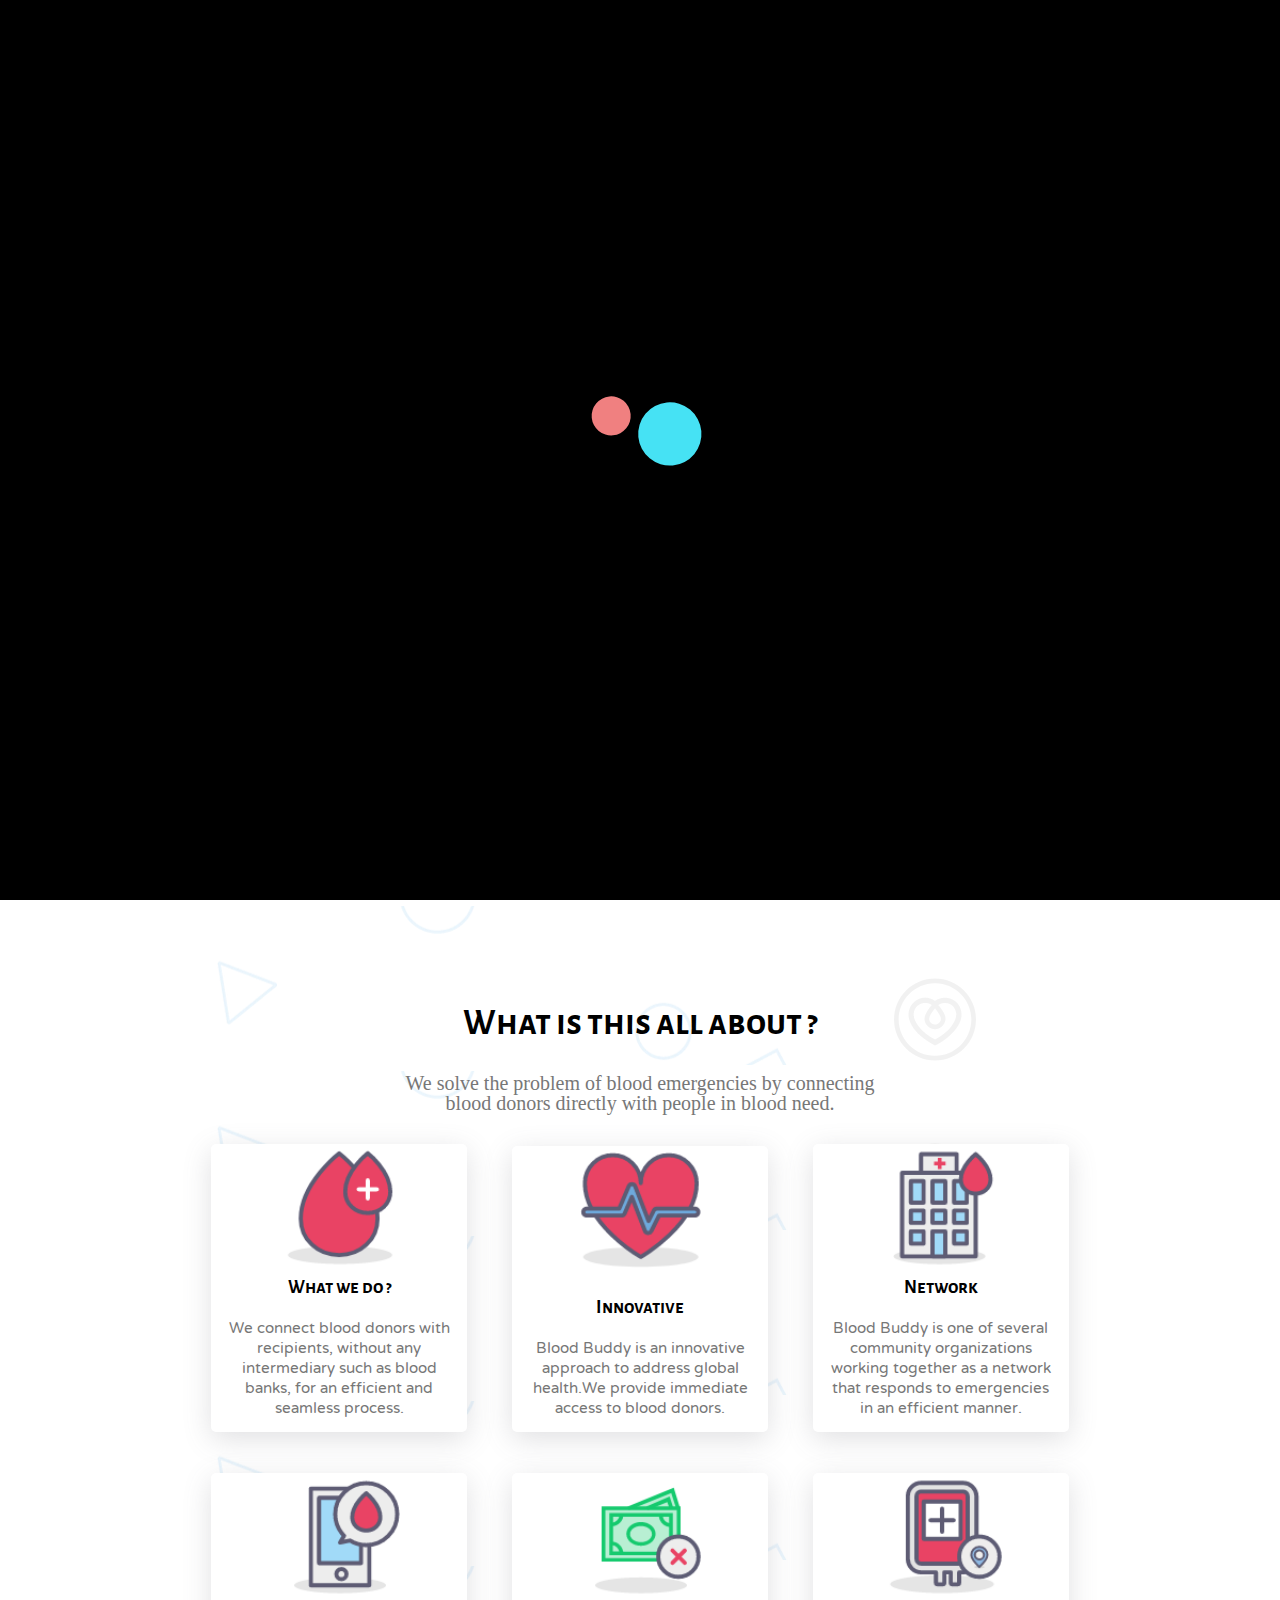
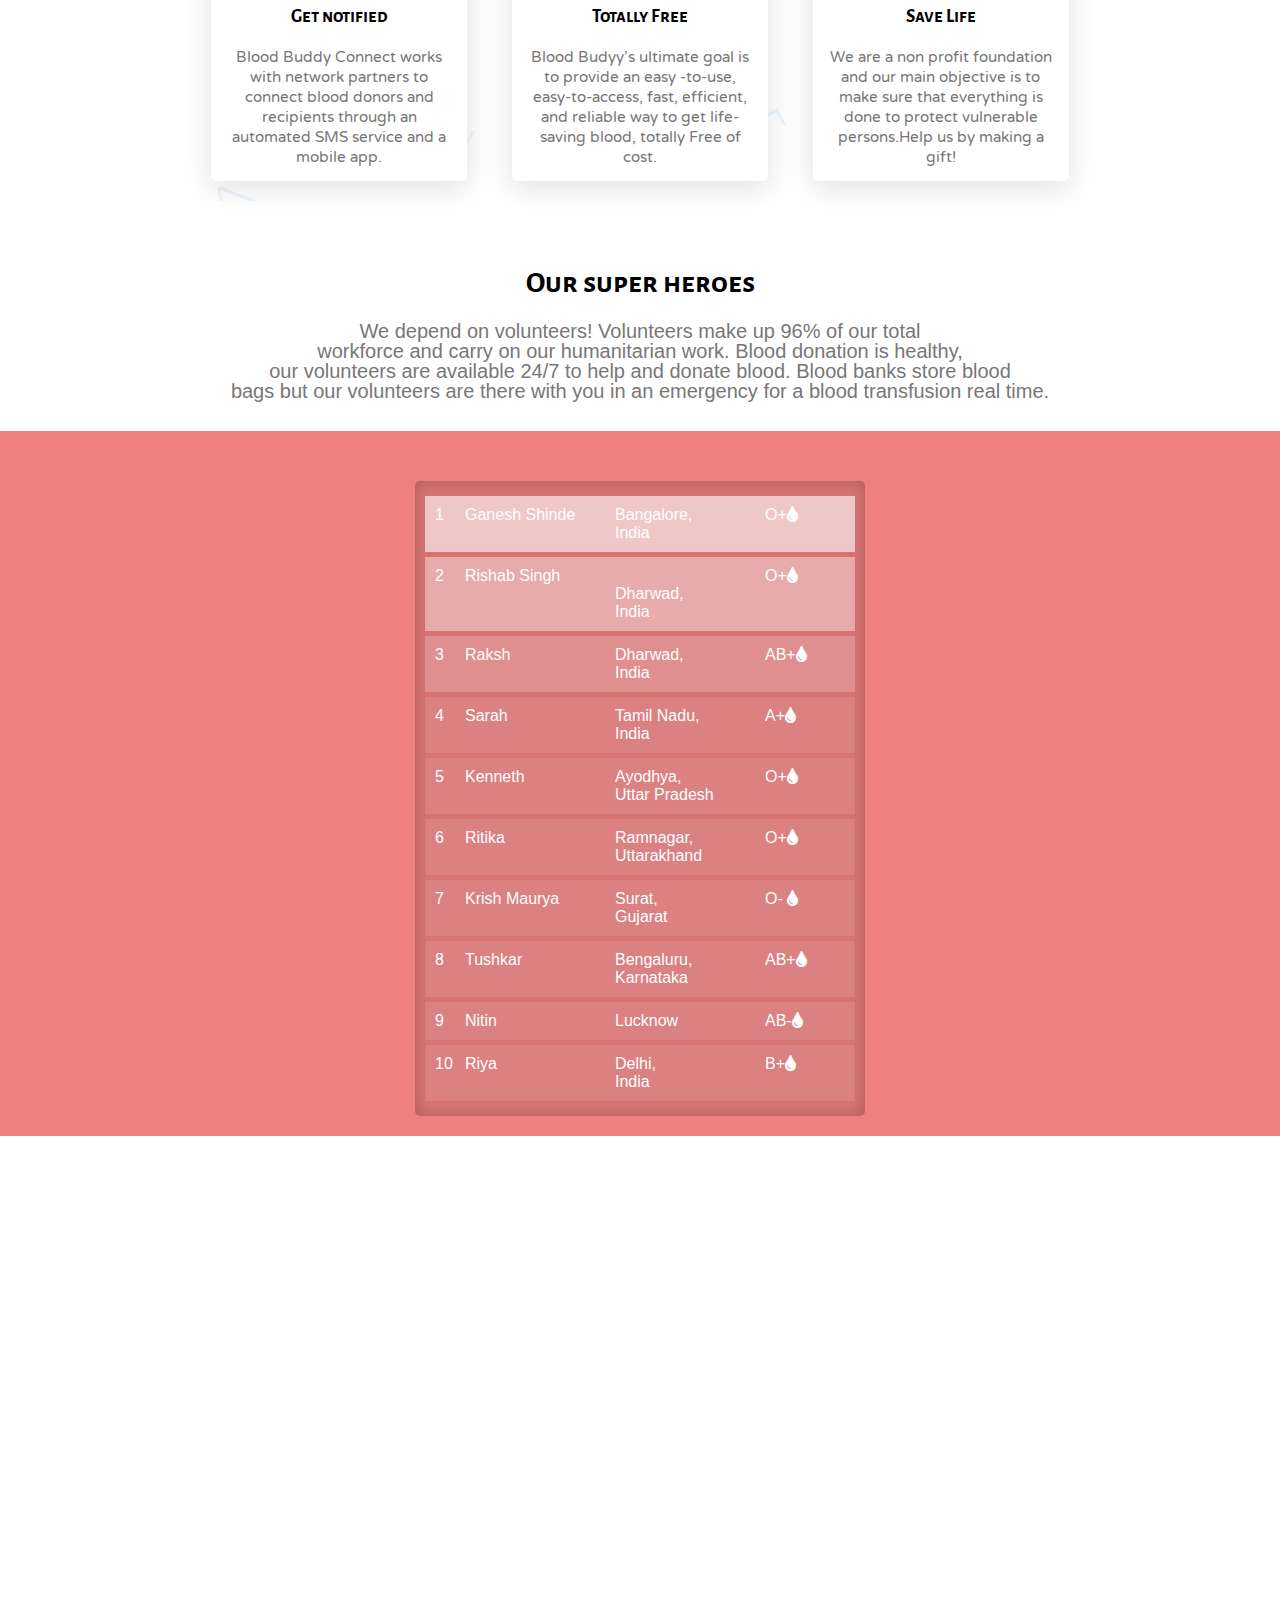
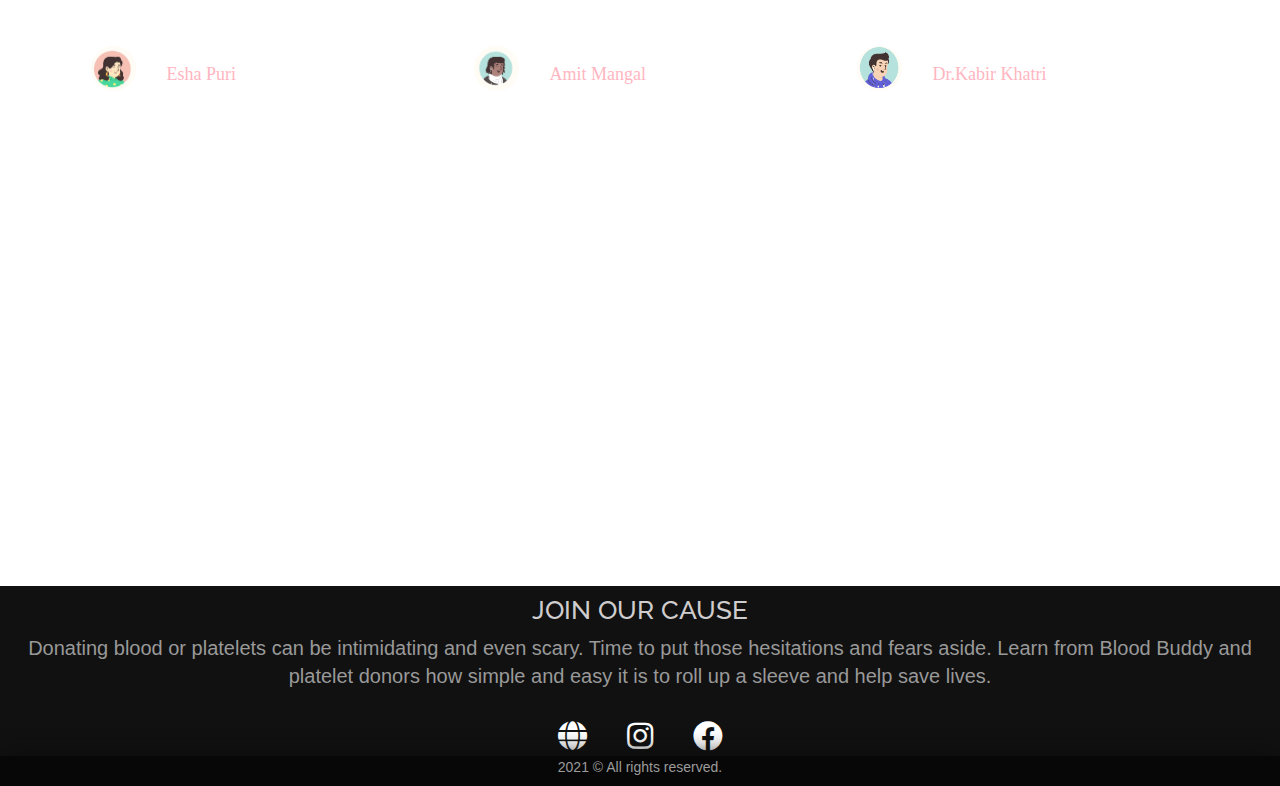
==== commit 2403ff98: "fix: logo" ====
--- a/index.html
+++ b/index.html
@@ -5,7 +5,7 @@
     <meta charset="UTF-8">
     <meta http-equiv="X-UA-Compatible" content="IE=edge">
     <meta name="viewport" content="width=device-width, initial-scale=1.0">
-    <link rel="icon" href='./Images/bb_logo(white).png' type="image/png">
+    <link rel="icon" href='./Images/logo-blood.png' type="image/png">
     <link rel="stylesheet" href='index.css'>
     <link rel="stylesheet" href='https://fontawesome.com/v4.7.0/icon/bars'>
     <link rel="stylesheet" href="https://cdnjs.cloudflare.com/ajax/libs/font-awesome/5.15.3/css/all.min.css" />
@@ -25,7 +25,7 @@
         <video autoplay muted loop plays-inline id="homevideo">
             <source src="./video/homevideo1.mp4" type="video/mp4">
         </video>
-        <div id="logo"> <a href="index.html"><img src="./Images/bb_logo(white).png"></a>
+        <div id="logo"> <a href="index.html"><img src="./Images/logo-blood.png"></a>
         </div>
         <div id="nav">
             <div class="header-list" id="headerl">
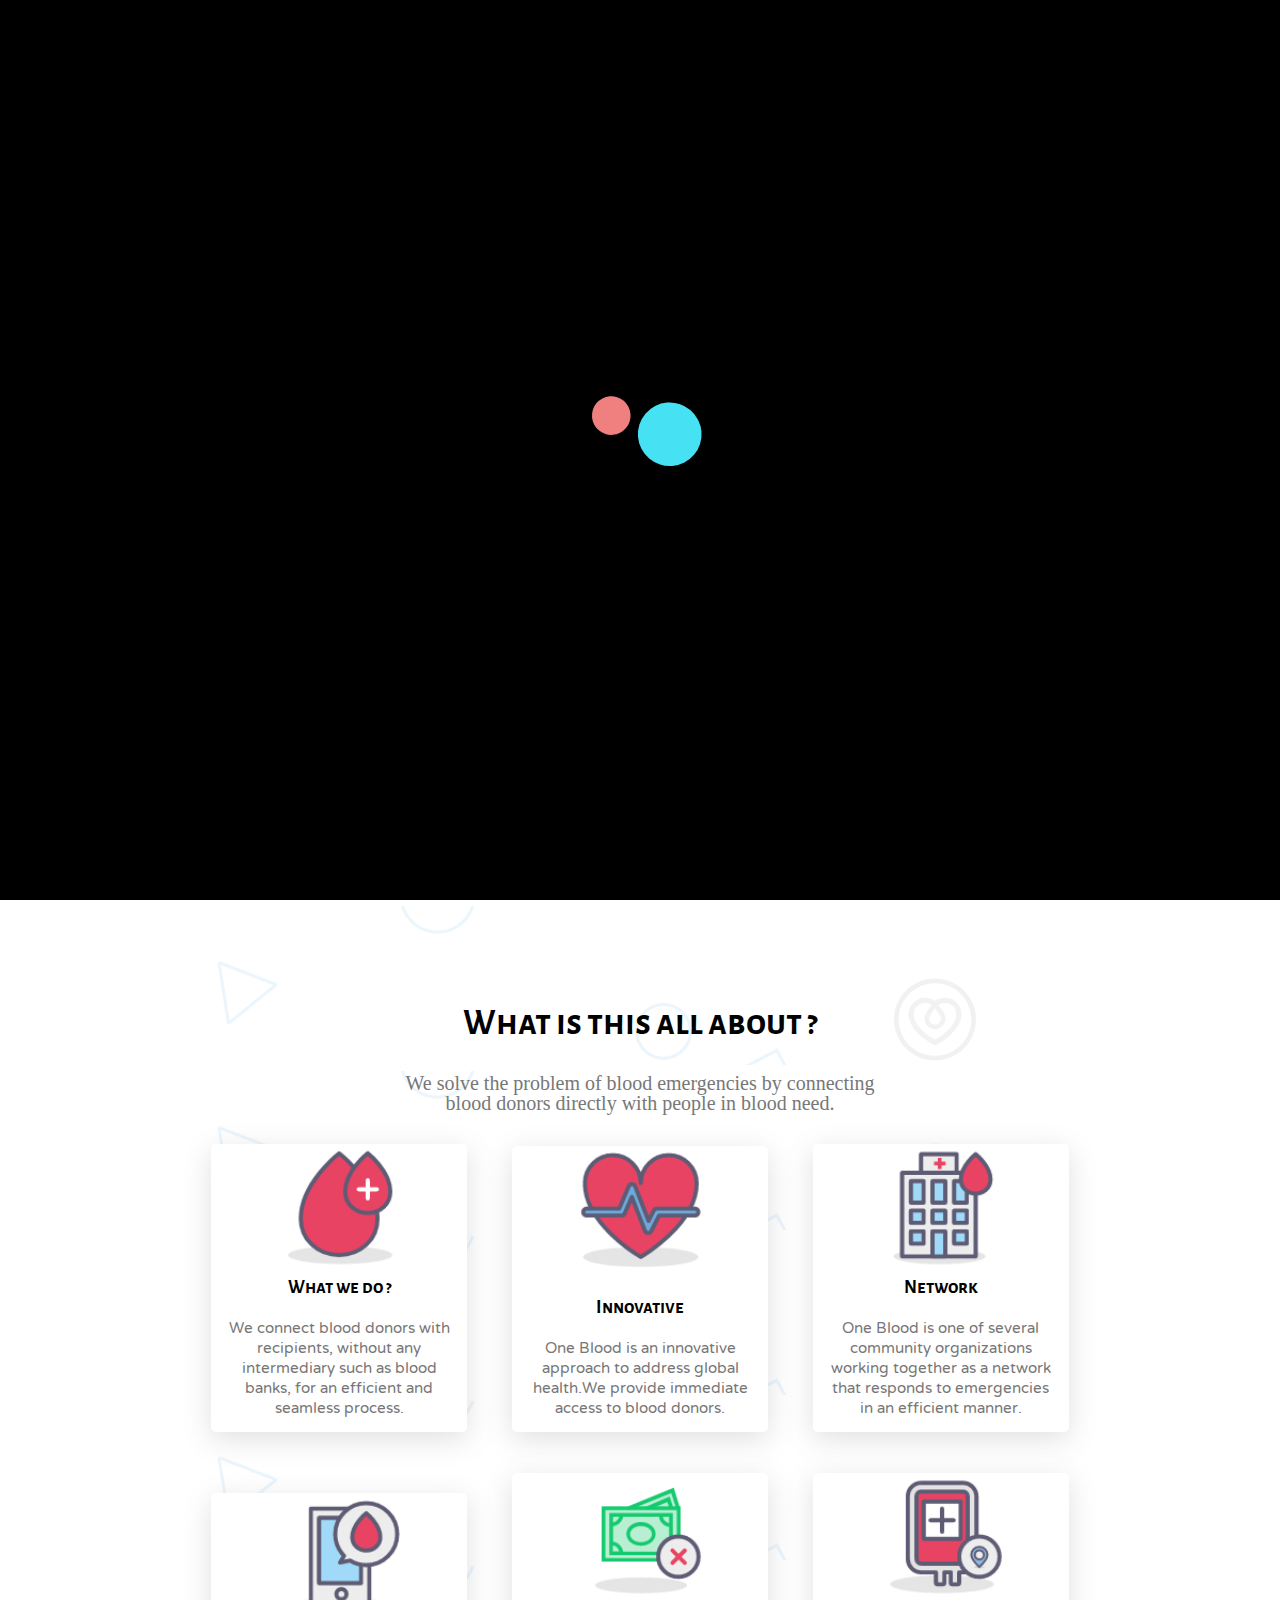
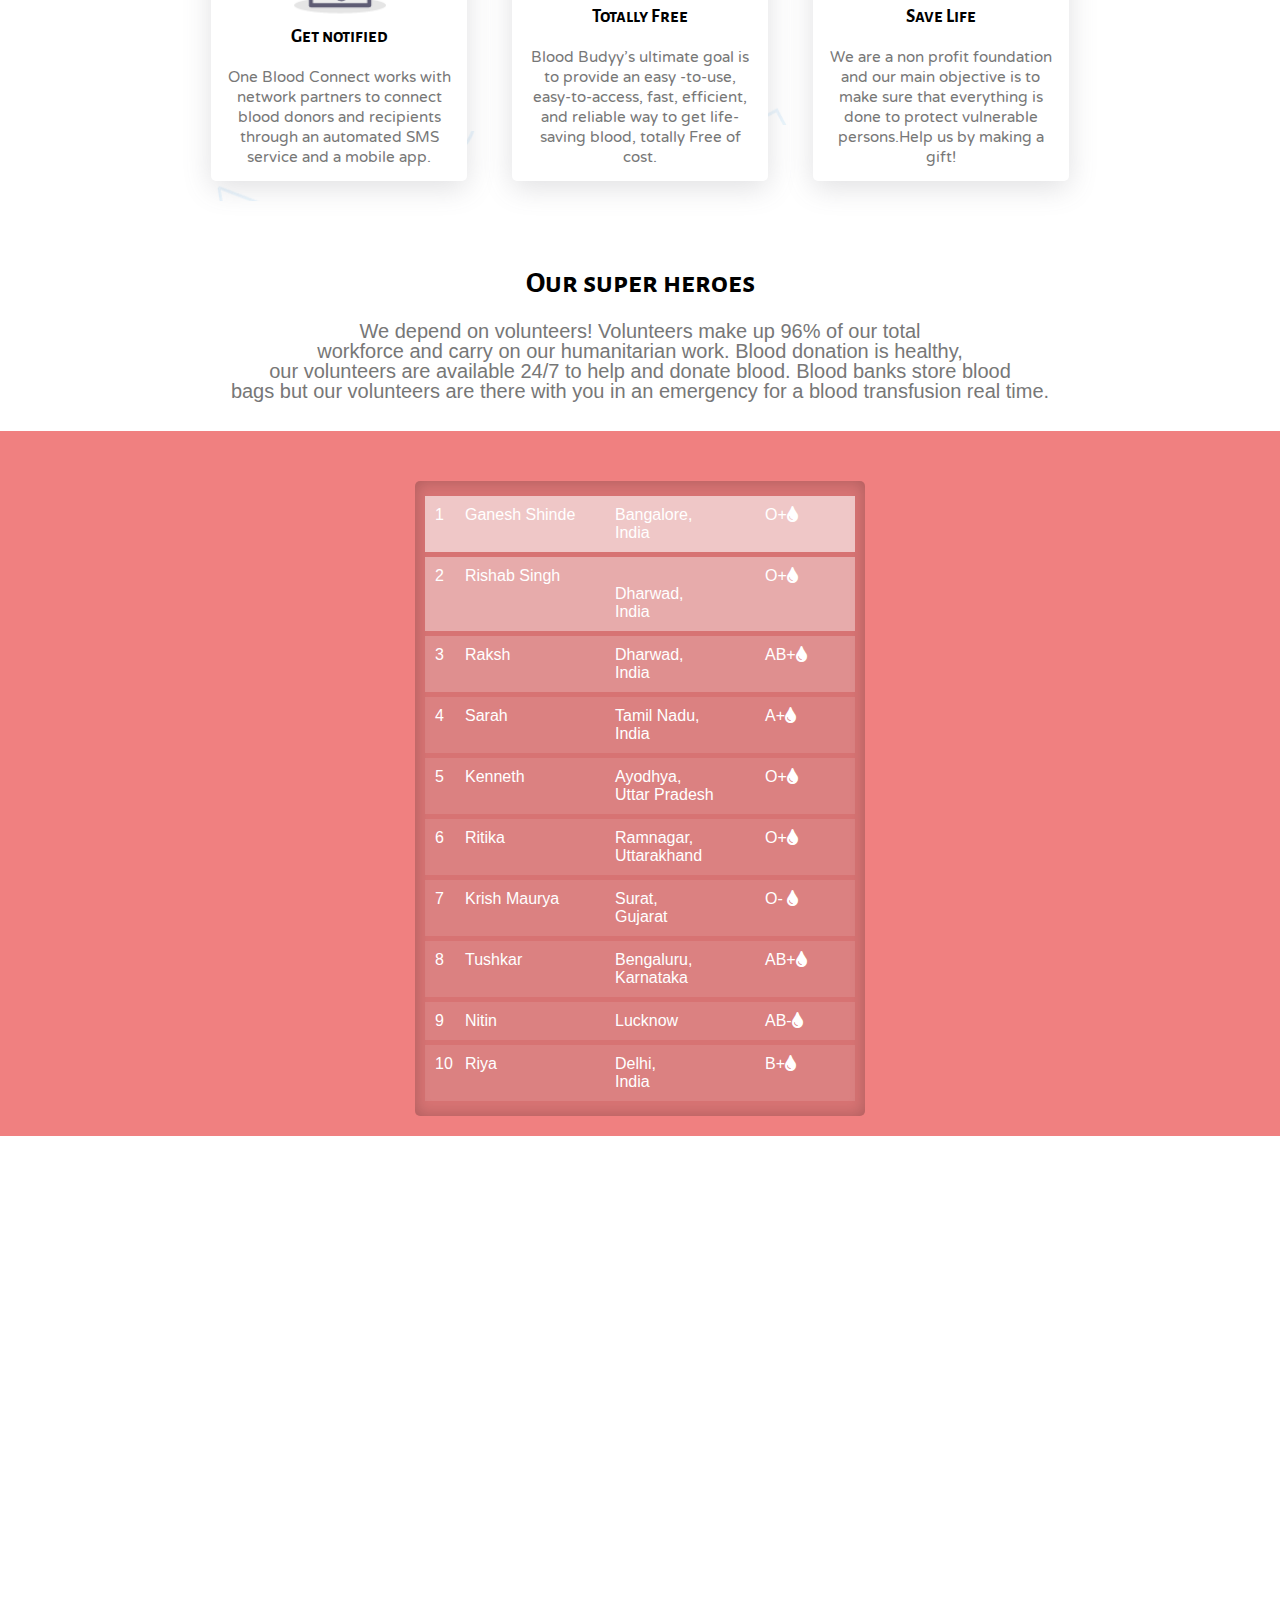
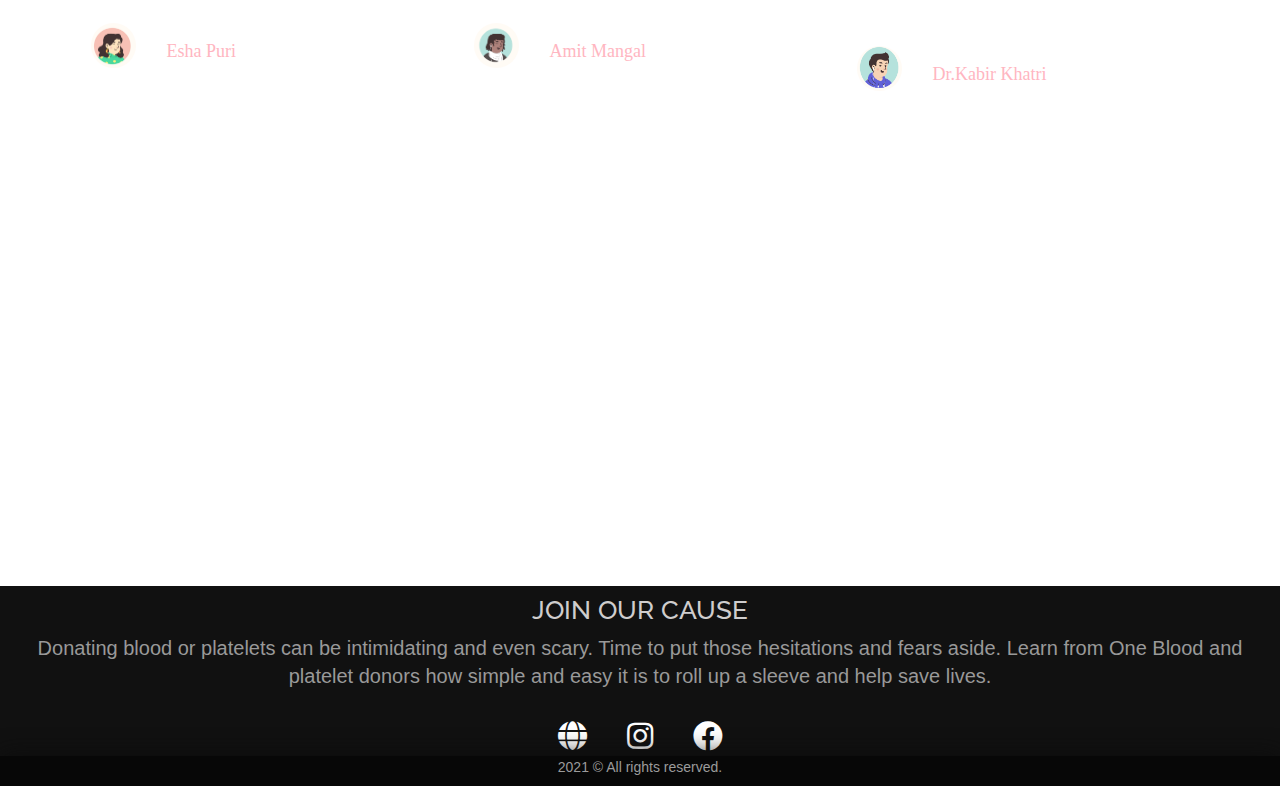
==== commit 26a21f91: "Fix: changed the name" ====
--- a/index.html
+++ b/index.html
@@ -70,7 +70,7 @@
                         </div>
                         <br>
                         <h3>Innovative</h3>
-                        <p>Blood Buddy is an innovative approach to address global health.We provide <span>immediate
+                        <p>One Blood is an innovative approach to address global health.We provide <span>immediate
                                 access</span> to blood donors.</p>
                     </div>
                     <div class="about-col">
@@ -78,7 +78,7 @@
                             <img src="./Images/netwotk.png">
                         </div>
                         <h3>Network</h3>
-                        <p>Blood Buddy is one of several community organizations working together as a network that
+                        <p>One Blood is one of several community organizations working together as a network that
                             responds to emergencies in an efficient manner.</p>
                     </div>
                     <div class="about-col">
@@ -86,7 +86,7 @@
                             <img src="./Images/noti.png">
                         </div>
                         <h3>Get notified</h3>
-                        <p>Blood Buddy Connect works with network partners to connect blood donors and recipients
+                        <p>One Blood Connect works with network partners to connect blood donors and recipients
                             through an automated SMS service and a mobile app.</p>
                     </div>
                     <div class="about-col">
@@ -210,8 +210,8 @@
         <div class="row-customer">
             <div class="col-customer span-1-of-3-customer customer-box">
                 <div class="customer-text-box">
-                    Blood Buddy is just awesome! I just donated for the first time and it could not have been
-                    easier.Blood Buddy is doing a very important work and I'm happy that I could contribute . It's
+                    One Blood is just awesome! I just donated for the first time and it could not have been
+                    easier.One Blood is doing a very important work and I'm happy that I could contribute . It's
                     hygienic,safe and convenient, I recommend it to everyone!
                 </div>
                 <div class="customer">
@@ -222,9 +222,9 @@
 
             <div class="col-customer span-1-of-3-customer customer-box">
                 <div class="customer-text-box">
-                    I found Blood Buddy at a time that my mother was in urgent need of blood. Blood Buddy arranged the
+                    I found One Blood at a time that my mother was in urgent need of blood. One Blood arranged the
                     required amount in no time. It saved us a lot of hassle and worry especially in such a trying
-                    time.<br> Thank you Blood Buddy!
+                    time.<br> Thank you One Blood!
                 </div>
                 <div class="customer">
                     <img src="Images/review-2.PNG" alt="Customer photo">
@@ -235,7 +235,7 @@
                 <div class="customer-text-box">
                     I have been a part of this organization for quite some time and each time I'm amazed by the seamless
                     and efficient system in place.The importance of timely care especially in the recent times is known
-                    and having Blood Buddy takes a load off my mind.
+                    and having One Blood takes a load off my mind.
                 </div>
                 <div class="customer">
                     <img src="Images/review-1.PNG" alt="Customer photo">
@@ -258,7 +258,7 @@
             <p>Donating blood or platelets can be intimidating and even scary. Time to put those hesitations
                 and
                 fears
-                aside. Learn from Blood Buddy and platelet donors how simple and easy it is to roll up a
+                aside. Learn from One Blood and platelet donors how simple and easy it is to roll up a
                 sleeve
                 and help
                 save lives.</p>
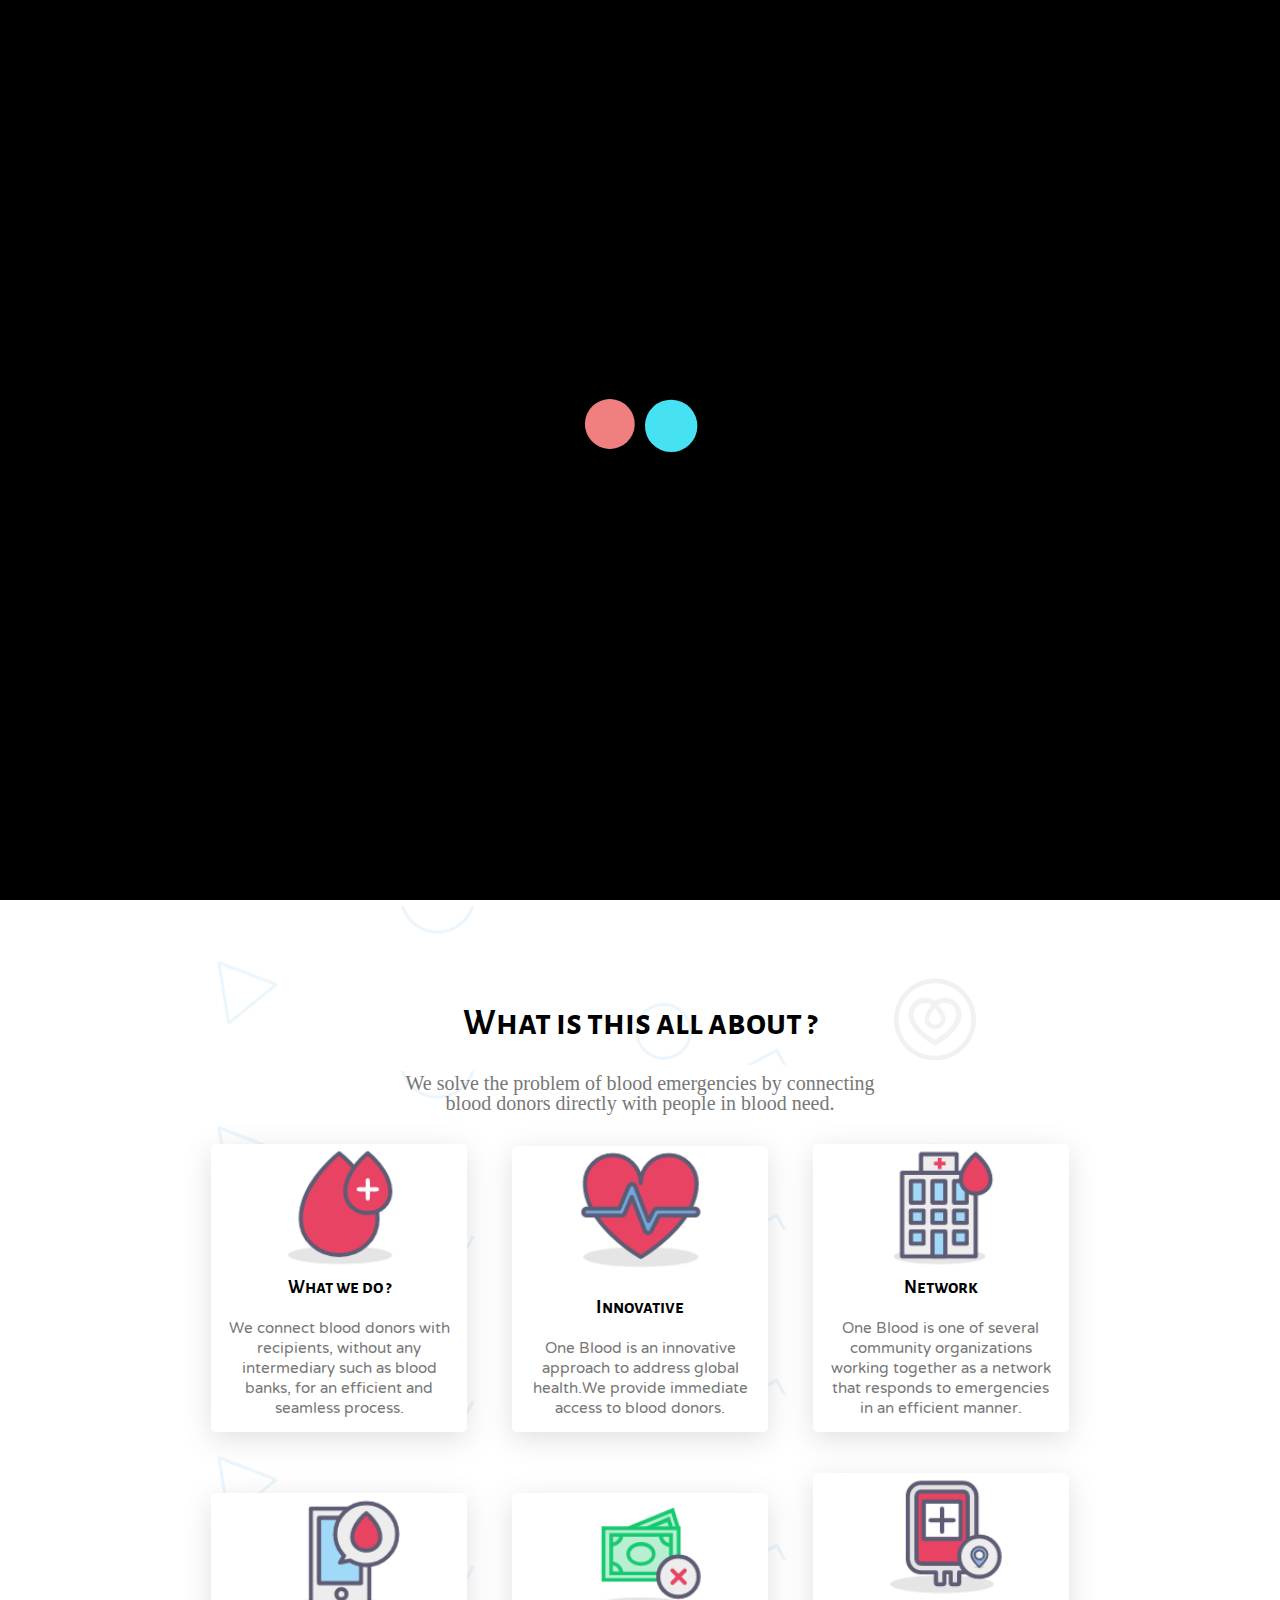
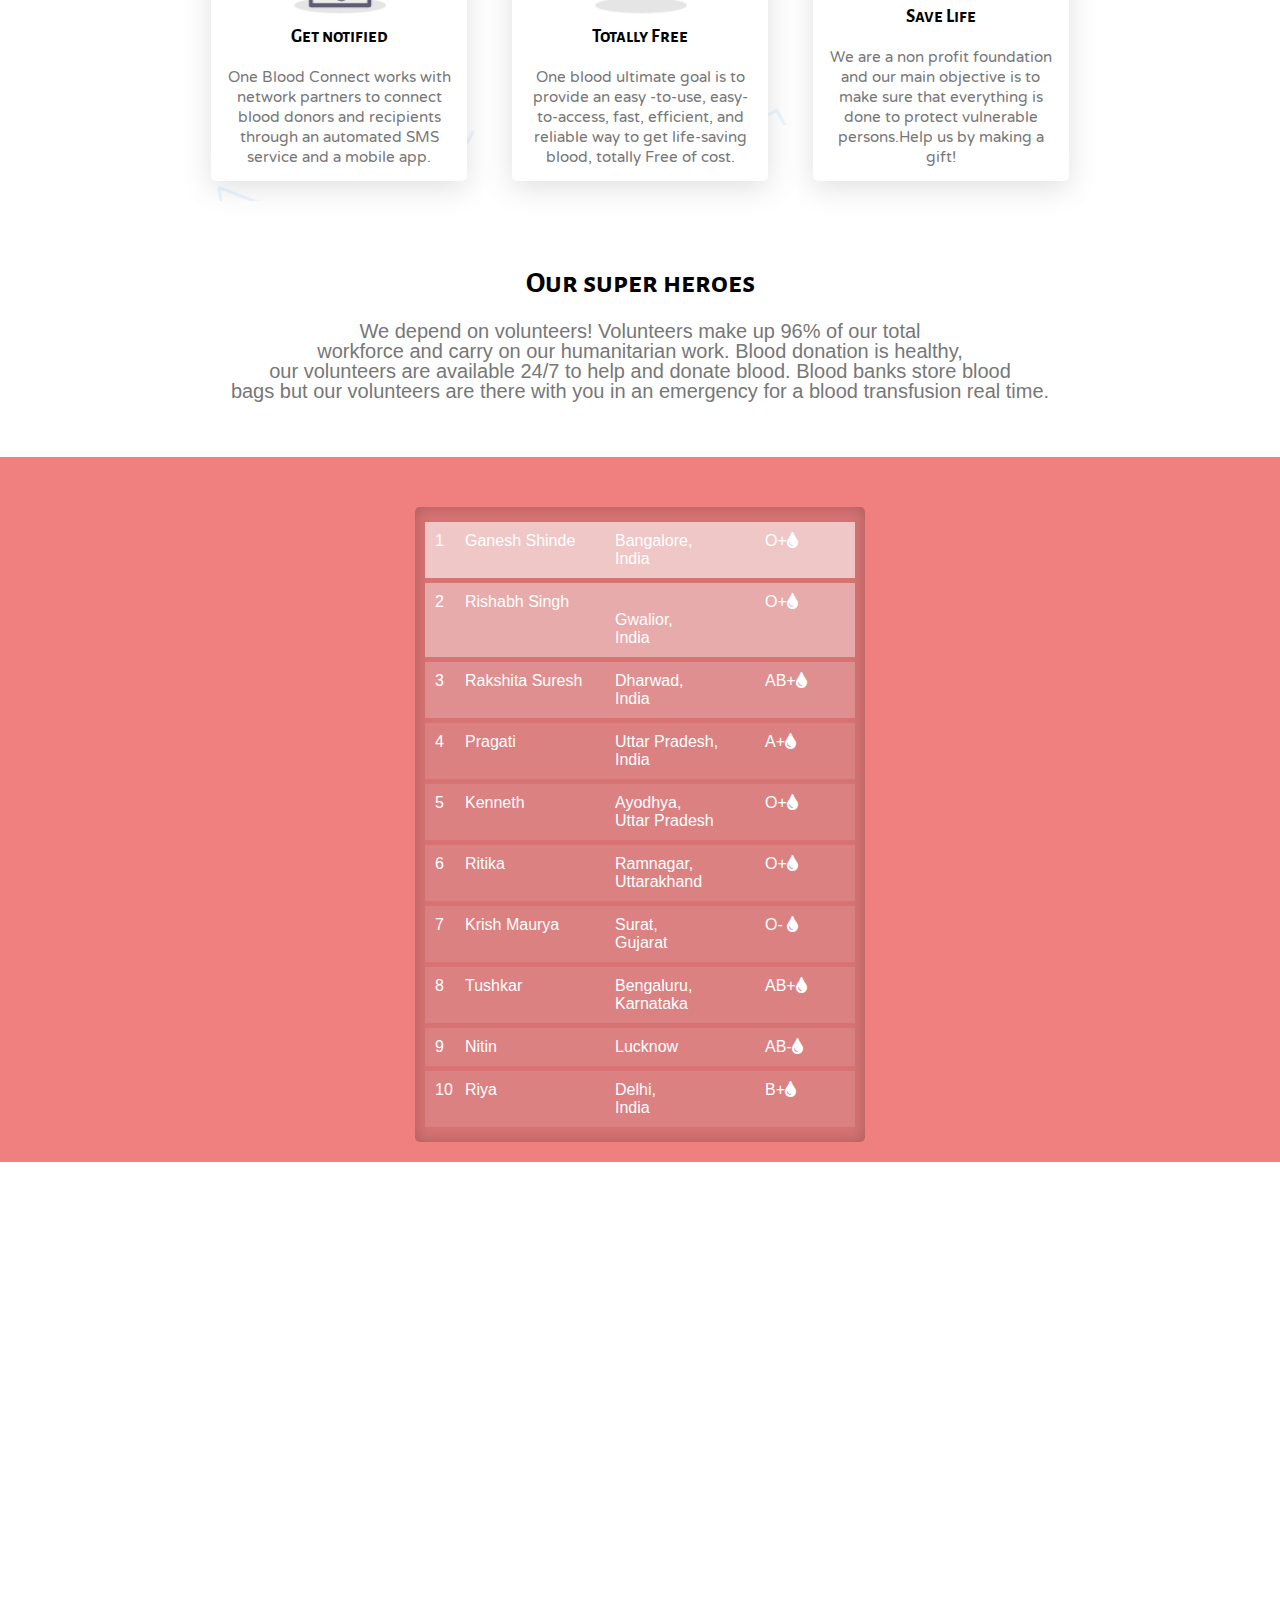
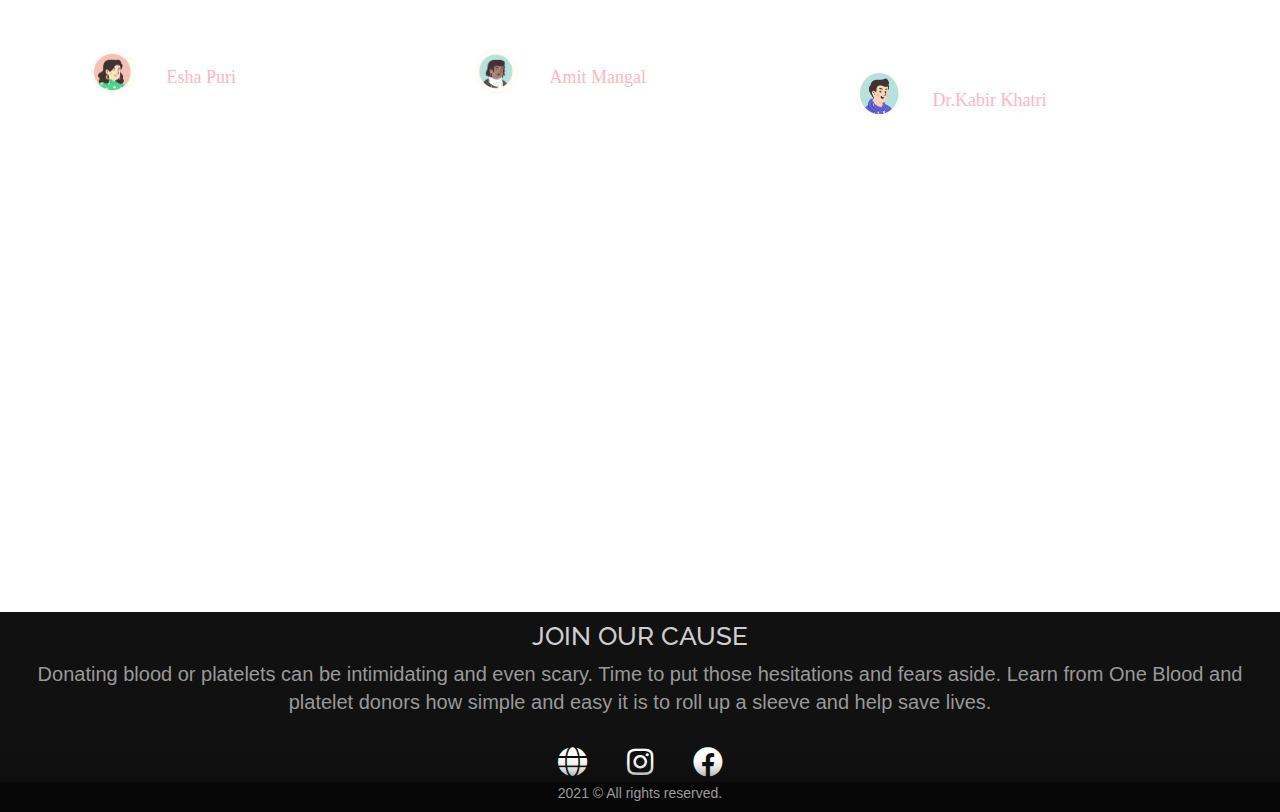
==== commit f103b0d1: "fix: The responsive" ====
--- a/index.html
+++ b/index.html
@@ -94,7 +94,7 @@
                             <img src="./Images/cost.png">
                         </div>
                         <h3>Totally Free</h3>
-                        <p>Blood Budyy's ultimate goal is to provide an easy -to-use, easy-to-access, fast, efficient,
+                        <p>One blood ultimate goal is to provide an easy -to-use, easy-to-access, fast, efficient,
                             and reliable way to get life-saving blood, totally <span>Free of cost.</span></p>
                     </div>
                     <div class="about-col">
@@ -132,22 +132,22 @@
             </li>
             <li class="vol">
                 <span class=" vol-i number">2</span>
-                <span class=" vol-i name">Rishab Singh</span>
-                <span class=" vol-i location"><br>Dharwad,<br>India</span>
+                <span class=" vol-i name">Rishabh Singh</span>
+                <span class=" vol-i location"><br>Gwalior,<br>India</span>
                 <span class=" vol-i blood group">O+<i class="fa fa-tint" aria-hidden="true"></i>
                 </span>
             </li>
             <li class="vol">
                 <span class=" vol-i number">3</span>
-                <span class=" vol-i name">Raksh</span>
+                <span class=" vol-i name">Rakshita Suresh</span>
                 <span class=" vol-i location">Dharwad,<br>India</span>
                 <span class=" vol-i blood group">AB+<i class="fa fa-tint" aria-hidden="true"></i>
                 </span>
             </li>
             <li class="vol">
                 <span class=" vol-i number">4</span>
-                <span class=" vol-i name">Sarah</span>
-                <span class=" vol-i location">Tamil Nadu,<br>India</span>
+                <span class=" vol-i name">Pragati</span>
+                <span class=" vol-i location">Uttar Pradesh,<br>India</span>
                 <span class=" vol-i blood group">A+<i class="fa fa-tint" aria-hidden="true"></i>
                 </span>
             </li>
--- a/index.css
+++ b/index.css
@@ -779,7 +779,7 @@
   display: none;
   position: fixed;
   bottom: 20px;
-  right: 30px;
+  right: 60px;
   z-index: 99;
   border: none;
   outline: none;
@@ -1032,7 +1032,7 @@
 .content {
   background: white;
   height: 100px;
-  padding-bottom: 10px;
+  padding-bottom: 36px;
   padding-top: 20px;
   text-align: center;
 }
@@ -1275,6 +1275,10 @@
   .span-1-of-3-customer {
     width: 100%;
   }
+  .footer-content p {
+  margin-left: -26rem;}
+  .footer-content h3 {
+    margin-left: -26rem;}
 }
 .customer-box {
   padding: 1%;
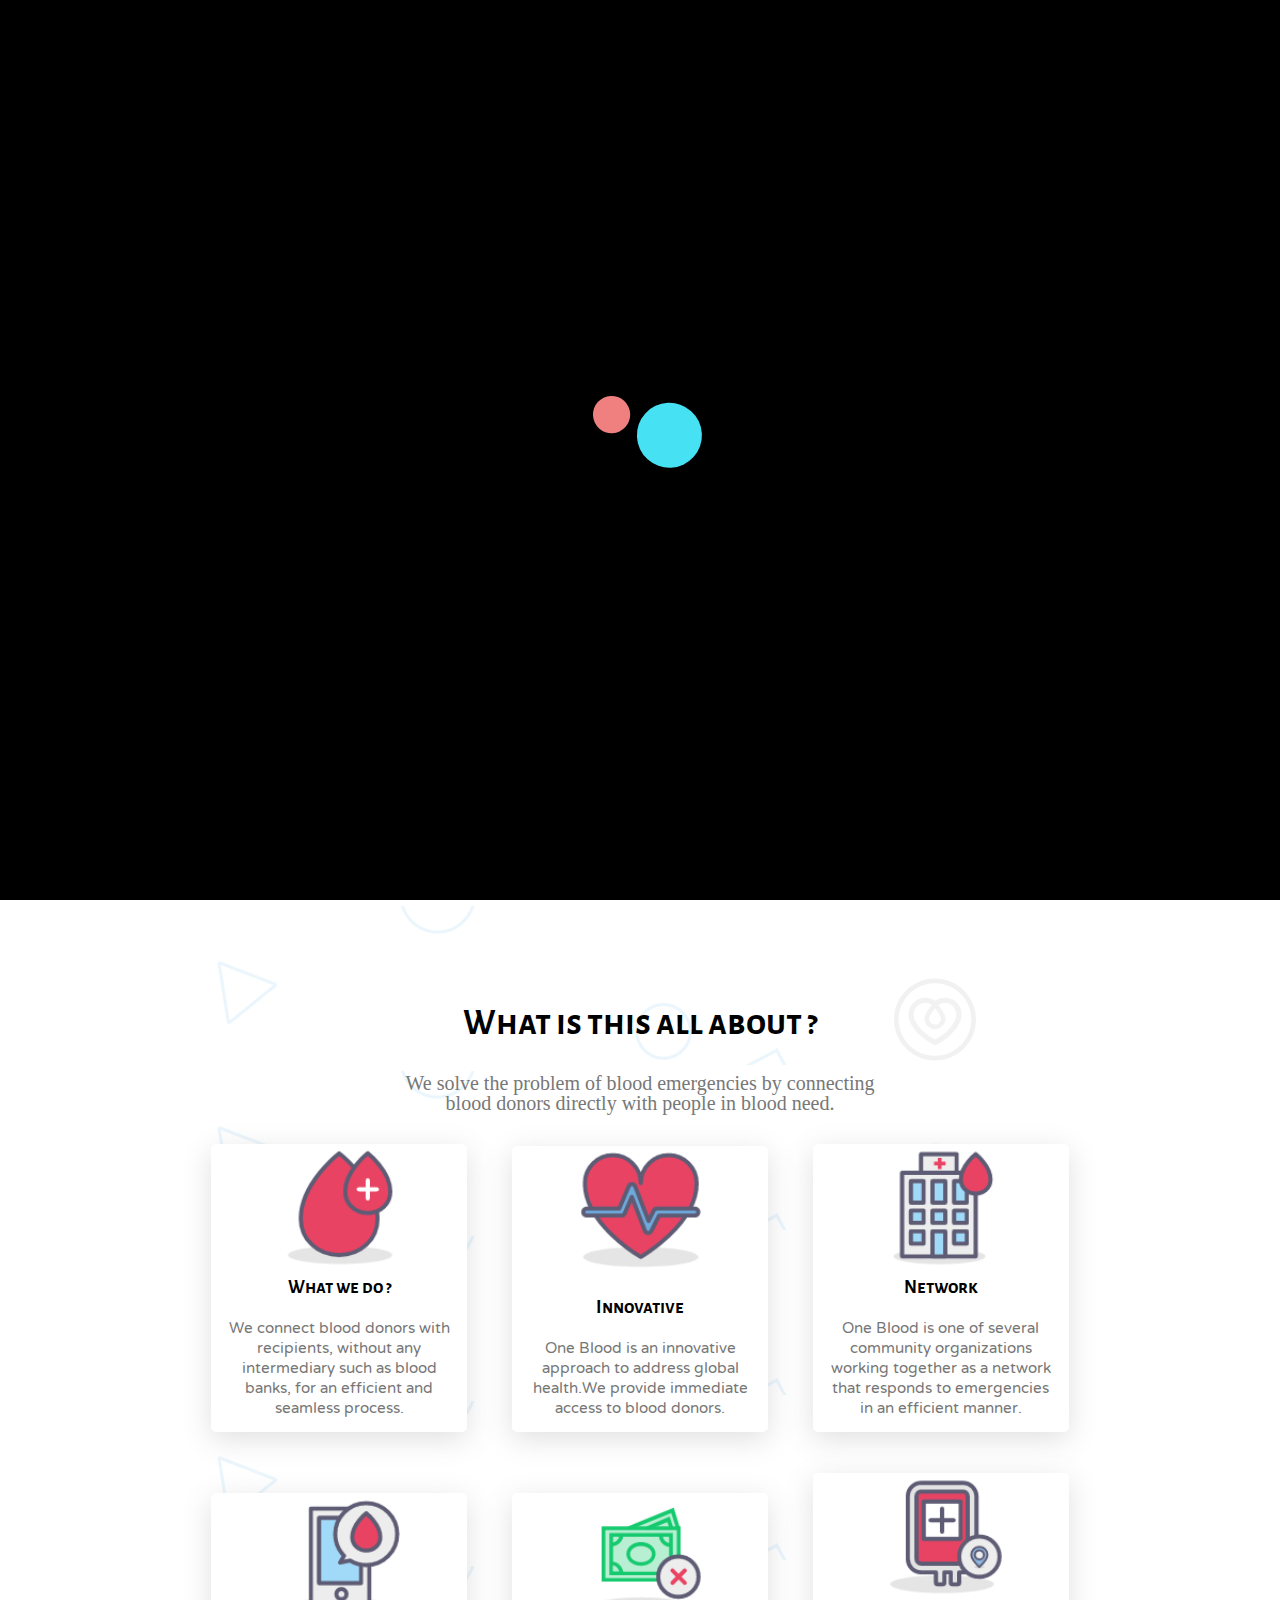
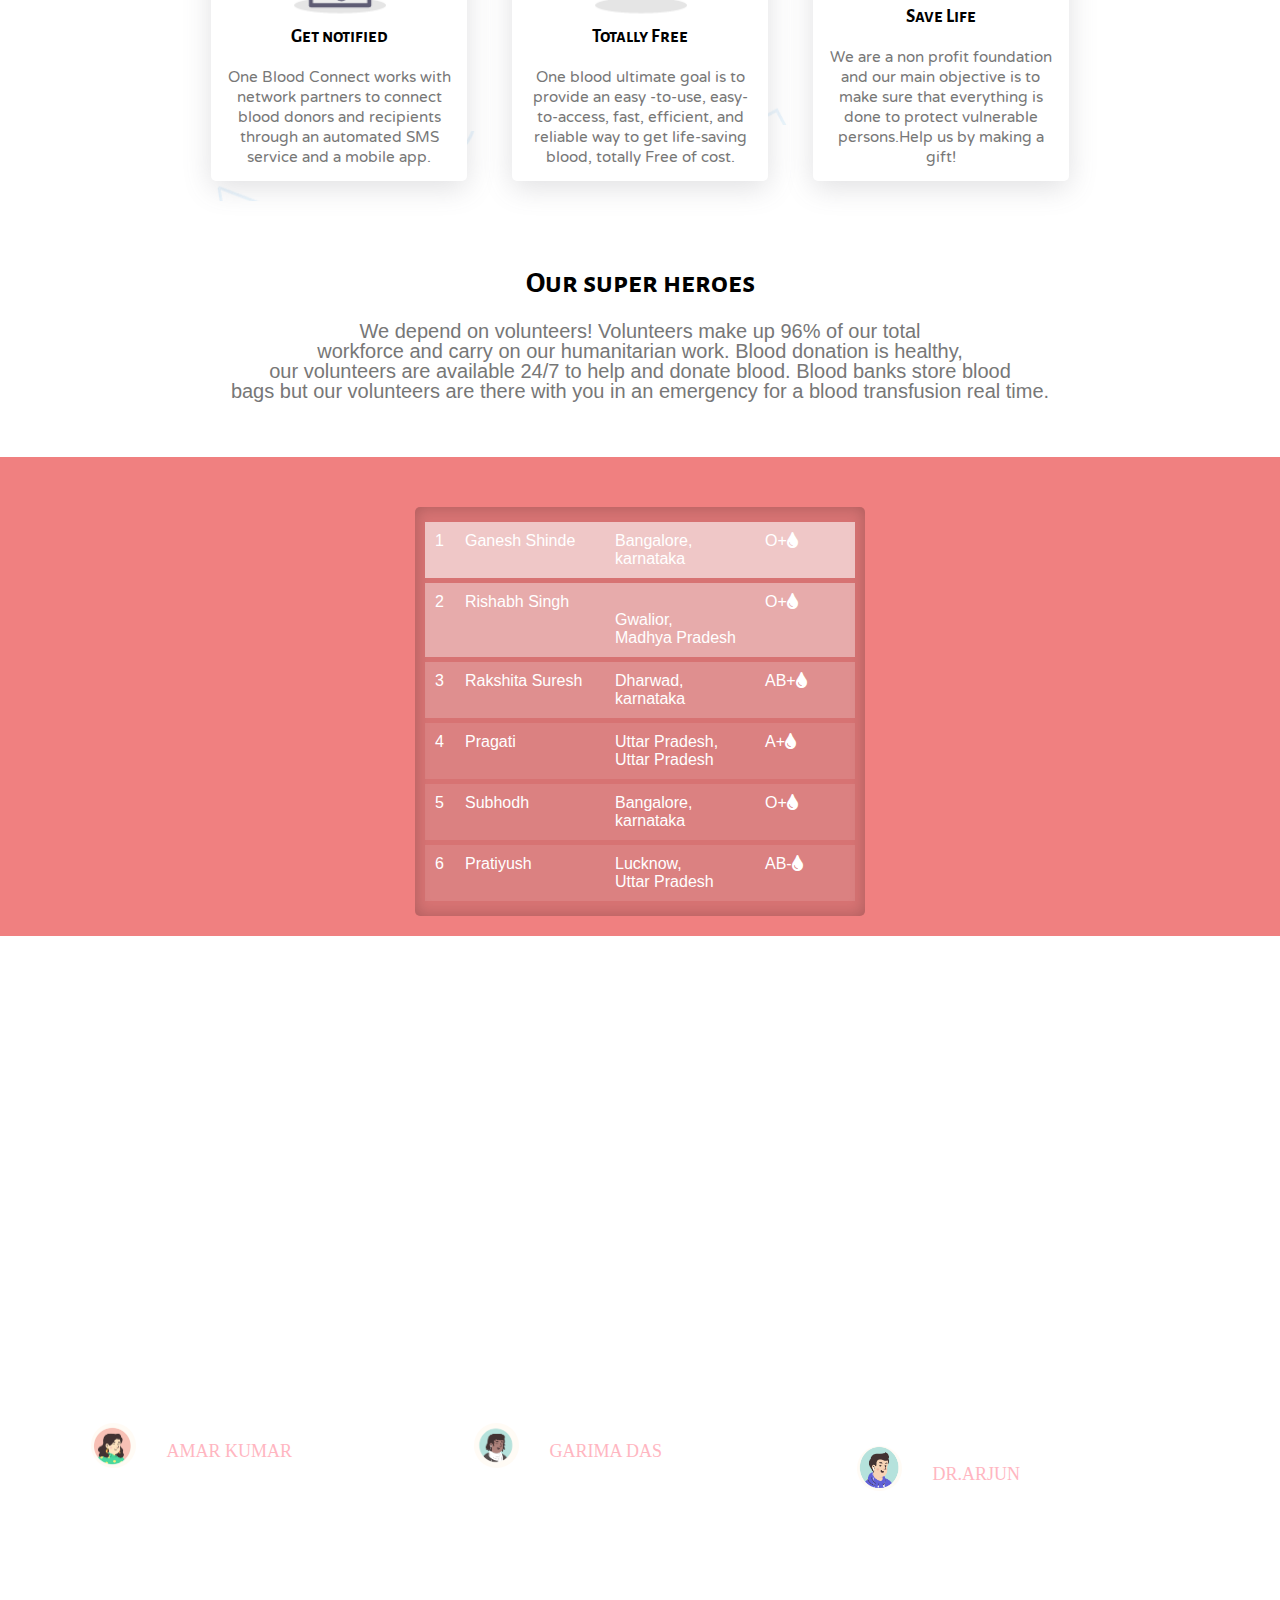
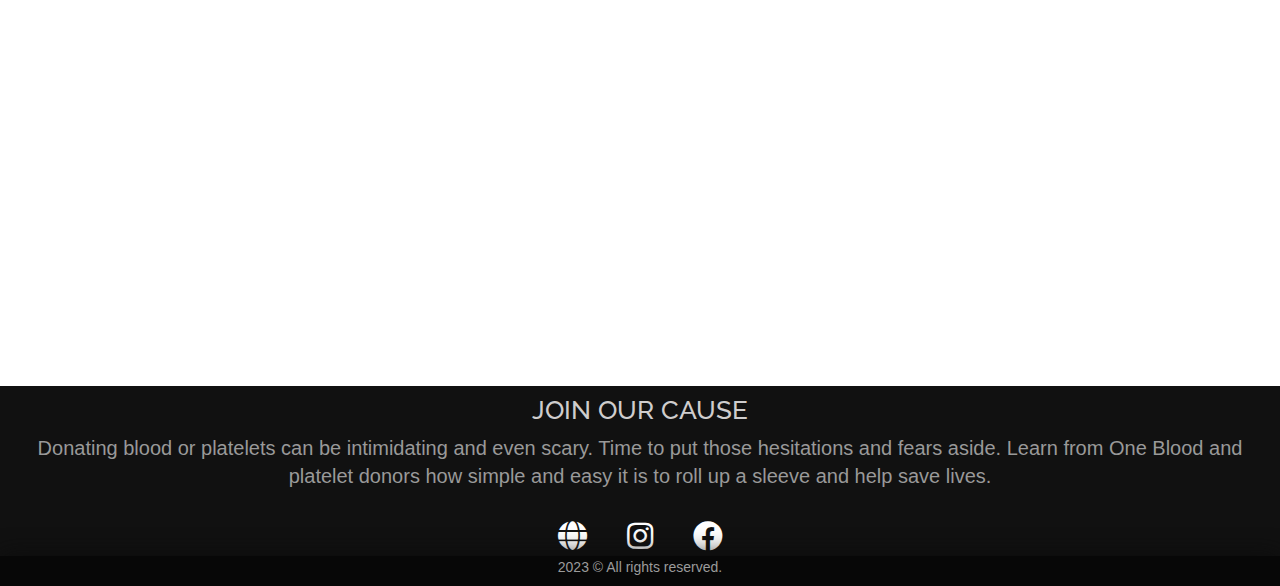
==== commit 3a746a4c: "updated" ====
--- a/index.html
+++ b/index.html
@@ -126,79 +126,48 @@
             <li class="vol">
                 <span class=" vol-i number">1 </span>
                 <span class=" vol-i name">Ganesh Shinde</span>
-                <span class=" vol-i location">Bangalore,<br>India</span>
+                <span class=" vol-i location">Bangalore,<br>karnataka</span>
                 <span class=" vol-i blood group">O+<i class="fa fa-tint" aria-hidden="true"></i>
                 </span>
             </li>
             <li class="vol">
                 <span class=" vol-i number">2</span>
                 <span class=" vol-i name">Rishabh Singh</span>
-                <span class=" vol-i location"><br>Gwalior,<br>India</span>
+                <span class=" vol-i location"><br>Gwalior,<br>Madhya Pradesh</span>
                 <span class=" vol-i blood group">O+<i class="fa fa-tint" aria-hidden="true"></i>
                 </span>
             </li>
             <li class="vol">
                 <span class=" vol-i number">3</span>
                 <span class=" vol-i name">Rakshita Suresh</span>
-                <span class=" vol-i location">Dharwad,<br>India</span>
+                <span class=" vol-i location">Dharwad,<br>karnataka</span>
                 <span class=" vol-i blood group">AB+<i class="fa fa-tint" aria-hidden="true"></i>
                 </span>
             </li>
             <li class="vol">
                 <span class=" vol-i number">4</span>
                 <span class=" vol-i name">Pragati</span>
-                <span class=" vol-i location">Uttar Pradesh,<br>India</span>
+                <span class=" vol-i location">Uttar Pradesh,<br>Uttar Pradesh</span>
                 <span class=" vol-i blood group">A+<i class="fa fa-tint" aria-hidden="true"></i>
                 </span>
             </li>
 
             <li class="vol">
                 <span class=" vol-i number">5</span>
-                <span class=" vol-i name">Kenneth</span>
-                <span class=" vol-i location">Ayodhya,<br>Uttar Pradesh</span>
+                <span class=" vol-i name">Subhodh</span>
+                <span class=" vol-i location">Bangalore,<br>karnataka</span>
                 <span class=" vol-i blood group"> O+<i class="fa fa-tint" aria-hidden="true"></i>
                 </span>
             </li>
 
             <li class="vol">
                 <span class=" vol-i number">6</span>
-                <span class=" vol-i name">Ritika</span>
-                <span class=" vol-i location">Ramnagar,<br>Uttarakhand</span>
-                <span class=" vol-i blood group">O+<i class="fa fa-tint" aria-hidden="true"></i>
-                </span>
-            </li>
-
-            <li class="vol">
-                <span class=" vol-i number">7</span>
-                <span class=" vol-i name">Krish Maurya</span>
-                <span class=" vol-i location">Surat,<br>Gujarat</span>
-                <span class=" vol-i blood group">O- <i class="fa fa-tint" aria-hidden="true"></i>
-                </span>
-            </li>
-
-            <li class="vol">
-                <span class=" vol-i number">8</span>
-                <span class=" vol-i name">Tushkar</span>
-                <span class=" vol-i location">Bengaluru,<br>Karnataka</span>
-                <span class=" vol-i blood group">AB+<i class="fa fa-tint" aria-hidden="true"></i>
-                </span>
-            </li>
-
-            <li class="vol">
-                <span class=" vol-i number">9</span>
-                <span class=" vol-i name">Nitin</span>
-                <span class=" vol-i location">Lucknow</span>
+                <span class=" vol-i name">Pratiyush</span>
+                <span class=" vol-i location">Lucknow,<br>Uttar Pradesh</span>
                 <span class=" vol-i blood group">AB-<i class="fa fa-tint" aria-hidden="true"></i>
                 </span>
             </li>
 
-            <li class="vol">
-                <span class=" vol-i number">10</span>
-                <span class=" vol-i name">Riya</span>
-                <span class=" vol-i location">Delhi,<br>India</span>
-                <span class=" vol-i blood group">B+<i class="fa fa-tint" aria-hidden="true"></i>
-                </span>
-            </li>
 
         </ul>
     </div>
@@ -216,7 +185,7 @@
                 </div>
                 <div class="customer">
                     <img src="Images/review-3.PNG" alt="Customer photo">
-                    <p>Esha Puri </p>
+                    <p>AMAR KUMAR </p>
                 </div>
             </div>
 
@@ -228,7 +197,7 @@
                 </div>
                 <div class="customer">
                     <img src="Images/review-2.PNG" alt="Customer photo">
-                    <p>Amit Mangal</p>
+                    <p>GARIMA DAS</p>
                 </div>
             </div>
             <div class="col-customer span-1-of-3-customer customer-box">
@@ -239,7 +208,7 @@
                 </div>
                 <div class="customer">
                     <img src="Images/review-1.PNG" alt="Customer photo">
-                    <p>Dr.Kabir Khatri</p>
+                    <p>DR.ARJUN</p>
                 </div>
             </div>
         </div>
@@ -250,7 +219,7 @@
     <footer>
         <div class="siteFooterBar">
             <div class="content1">
-                <div class="foot">2021 © All rights reserved.</div>
+                <div class="foot">2023 © All rights reserved.</div>
             </div>
         </div>
         <div class="footer-content">
